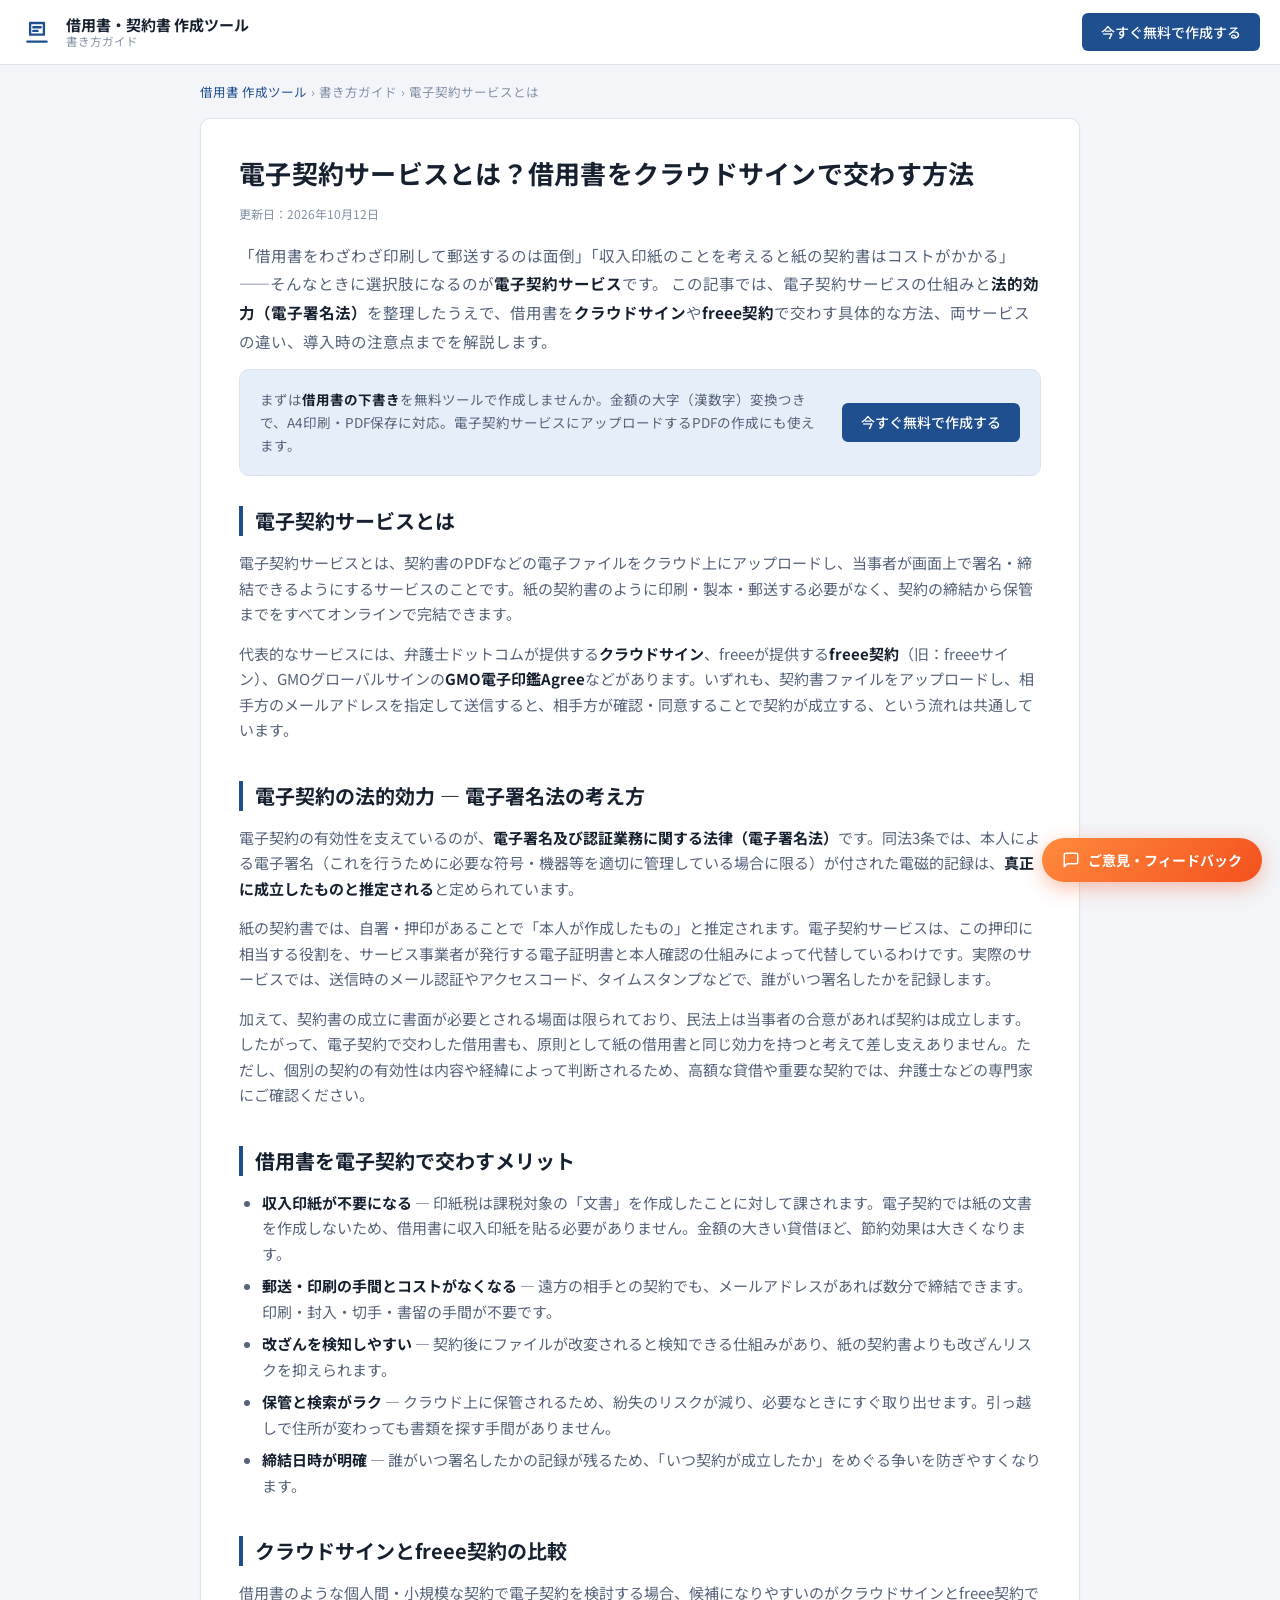
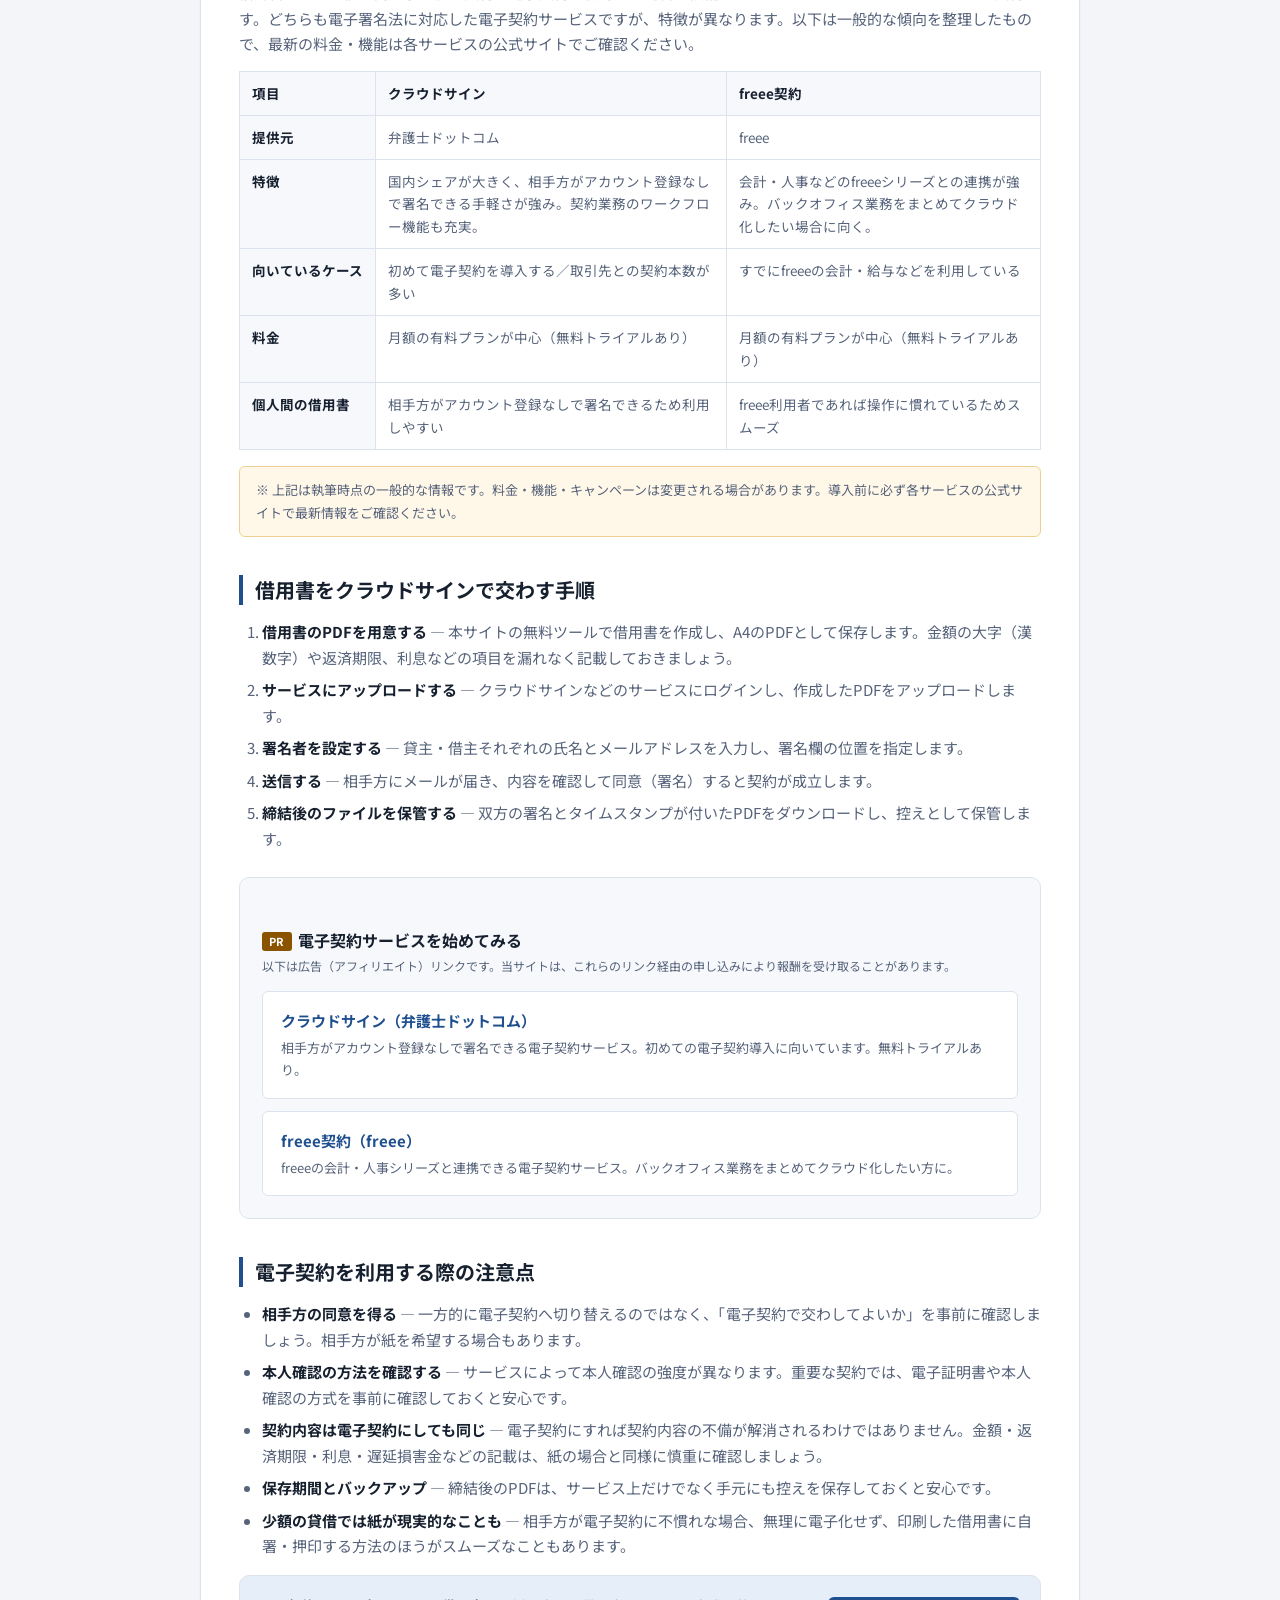
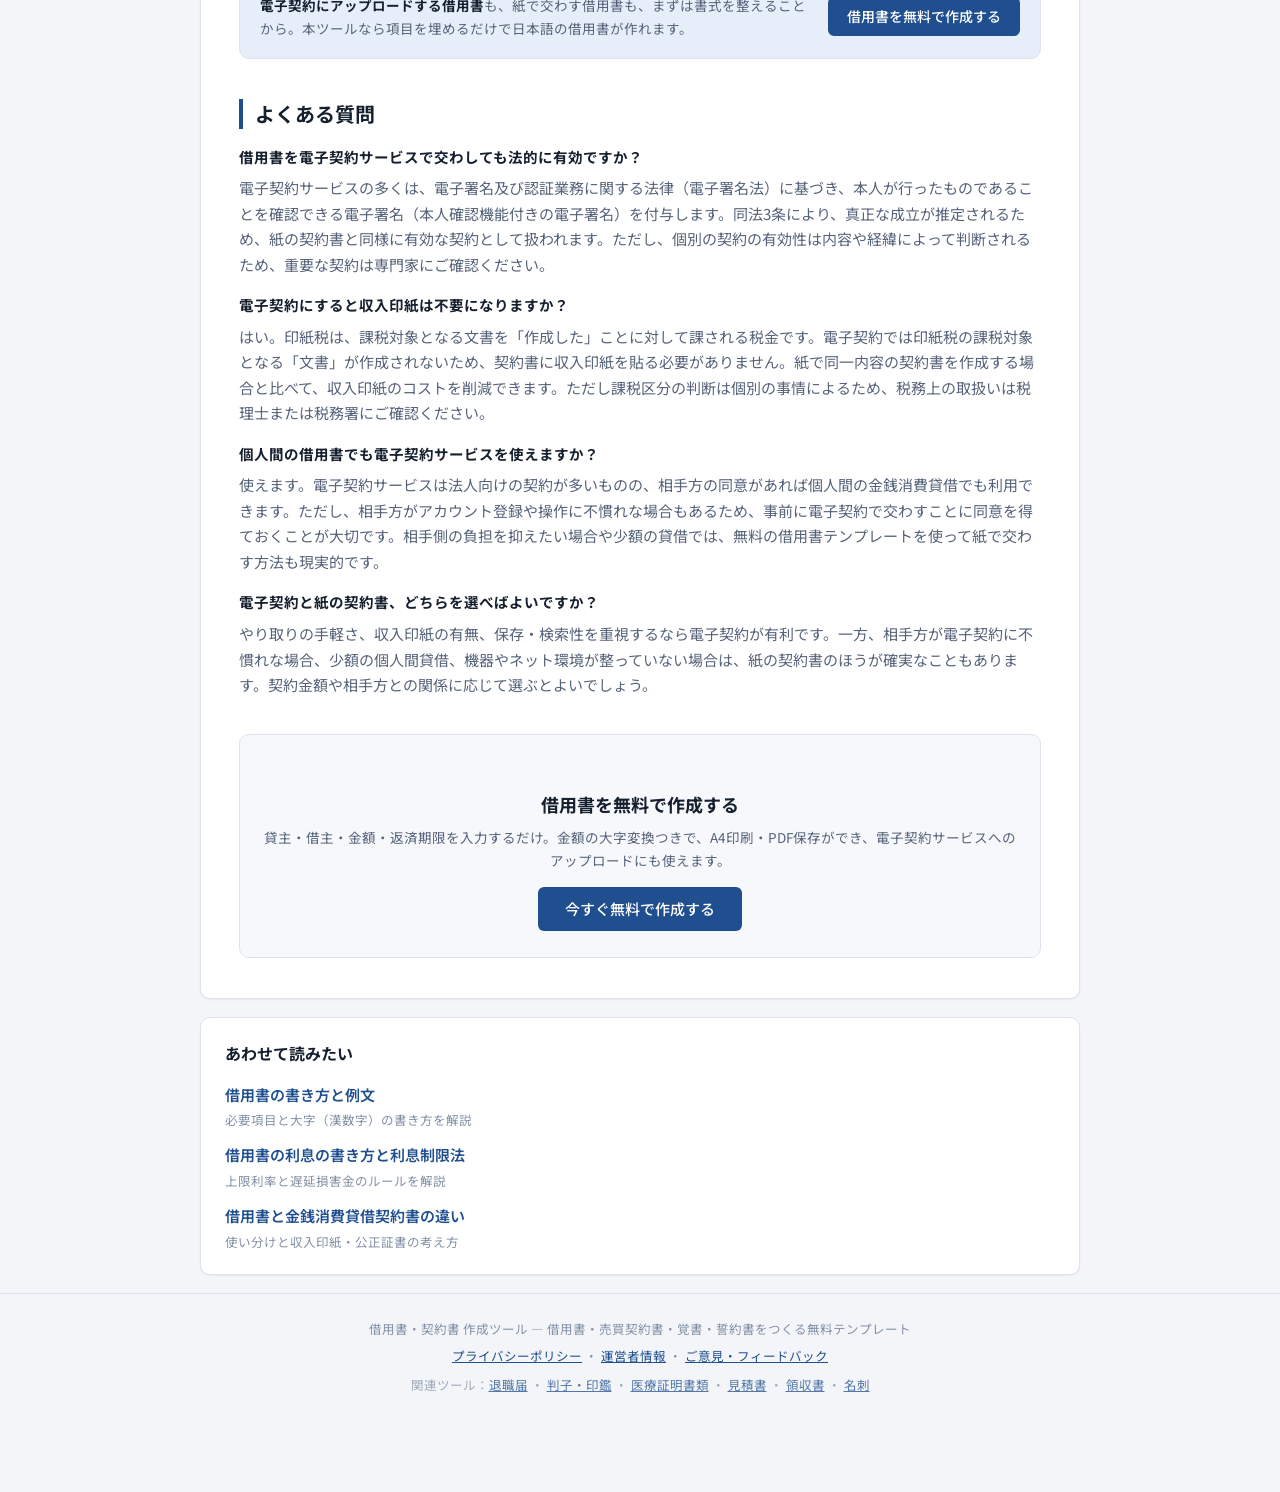
==== denshi-keiyaku.html @ 69200690 "PM迭代：补隐私政策/运营者信息/SEO教程页+联盟区块+跨站CTA按钮配色修复" ====
<!DOCTYPE html>
<html lang="ja">
<head>
<meta charset="UTF-8">
<meta name="viewport" content="width=device-width, initial-scale=1">
<title>電子契約サービスとは？借用書をクラウドサインで交わす方法</title>
<meta name="description" content="電子契約サービスの仕組みと法的効力（電子署名法）を解説し、借用書をクラウドサインやfreee契約で交わす方法を紹介します。収入印紙が不要になる理由、郵送との違い、クラウドサインとfreee契約の比較、導入の手順と注意点までまとめました。">
<meta name="keywords" content="電子契約 とは,クラウドサイン 借用書,電子契約サービス 比較,freee契約,電子署名法">
<meta name="robots" content="index, follow">
<link rel="canonical" href="https://www.reveriel.com/shakuyo-contract/denshi-keiyaku.html">
<meta property="og:type" content="article">
<meta property="og:title" content="電子契約サービスとは？借用書をクラウドサインで交わす方法">
<meta property="og:description" content="電子契約の仕組みと法的効力、クラウドサイン・freee契約の比較、借用書を電子契約で交わす手順を解説します。">
<meta property="og:locale" content="ja_JP">
<meta property="og:url" content="https://www.reveriel.com/shakuyo-contract/denshi-keiyaku.html">
<meta property="og:image" content="https://www.reveriel.com/shakuyo-contract/og-image.png">
<meta name="twitter:card" content="summary_large_image">
<meta name="twitter:image" content="https://www.reveriel.com/shakuyo-contract/og-image.png">
<link rel="icon" href="data:image/svg+xml,%3Csvg xmlns='http://www.w3.org/2000/svg' viewBox='0 0 32 32'%3E%3Crect width='32' height='32' rx='7' fill='%231f4f8f'/%3E%3Cpath d='M8 23h16M10 8h12v11H10z' stroke='%23ffffff' stroke-width='2.4' fill='none' stroke-linecap='round'/%3E%3C/svg%3E">
<link rel="preconnect" href="https://fonts.googleapis.com">
<link rel="preconnect" href="https://fonts.gstatic.com" crossorigin>
<link href="https://fonts.googleapis.com/css2?family=Noto+Sans+JP:wght@400;500;700&family=Noto+Serif+JP:wght@400;600;700&family=Noto+Sans+SC:wght@400;500;700&display=swap" rel="stylesheet">
<link rel="stylesheet" href="style.css">
<link rel="stylesheet" href="guide.css">
<!-- Cloudflare Web Analytics --><script type='module' src='https://static.cloudflareinsights.com/beacon.min.js' data-cf-beacon='{"token": "6fc01bf3ac5e457ba1bd16b91e5b653e"}'></script><!-- End Cloudflare Web Analytics -->
<script type="application/ld+json">
{
  "@context": "https://schema.org",
  "@graph": [
    {
      "@type": "Article",
      "headline": "電子契約サービスとは？借用書をクラウドサインで交わす方法",
      "description": "電子契約サービスの仕組みと法的効力（電子署名法）、クラウドサイン・freee契約の比較、借用書を電子契約で交わす手順と注意点を解説します。",
      "inLanguage": "ja",
      "datePublished": "2026-10-12",
      "dateModified": "2026-10-12",
      "author": { "@type": "Organization", "name": "Reveriel" },
      "publisher": { "@type": "Organization", "name": "Reveriel" },
      "mainEntityOfPage": { "@type": "WebPage", "@id": "https://www.reveriel.com/shakuyo-contract/denshi-keiyaku.html" },
      "image": "https://www.reveriel.com/shakuyo-contract/og-image.png"
    },
    {
      "@type": "FAQPage",
      "mainEntity": [
        {
          "@type": "Question",
          "name": "借用書を電子契約サービスで交わしても法的に有効ですか？",
          "acceptedAnswer": {
            "@type": "Answer",
            "text": "電子契約サービスの多くは、電子署名及び認証業務に関する法律（電子署名法）に基づき、本人が行ったものであることを確認できる電子署名（本人確認機能付きの電子署名）を付与します。同法3条により、真正な成立が推定されるため、紙の契約書と同様に有効な契約として扱われます。ただし、個別の契約の有効性は内容や経緯によって判断されるため、重要な契約は専門家にご確認ください。"
          }
        },
        {
          "@type": "Question",
          "name": "電子契約にすると収入印紙は不要になりますか？",
          "acceptedAnswer": {
            "@type": "Answer",
            "text": "はい。印紙税は、課税対象となる文書を「作成した」ことに対して課される税金です。電子契約では印紙税の課税対象となる「文書」が作成されないため、契約書に収入印紙を貼る必要がありません。紙で同一内容の契約書を作成する場合と比べて、収入印紙のコストを削減できます。ただし課税区分の判断は個別の事情によるため、税務上の取扱いは税理士または税務署にご確認ください。"
          }
        },
        {
          "@type": "Question",
          "name": "個人間の借用書でも電子契約サービスを使えますか？",
          "acceptedAnswer": {
            "@type": "Answer",
            "text": "使えます。電子契約サービスは法人向けの契約が多いものの、相手方の同意があれば個人間の金銭消費貸借でも利用できます。ただし、相手方がアカウント登録や操作に不慣れな場合もあるため、事前に電子契約で交わすことに同意を得ておくことが大切です。相手側の負担を抑えたい場合や少額の貸借では、無料の借用書テンプレートを使って紙で交わす方法も現実的です。"
          }
        },
        {
          "@type": "Question",
          "name": "電子契約と紙の契約書、どちらを選べばよいですか？",
          "acceptedAnswer": {
            "@type": "Answer",
            "text": "やり取りの手軽さ、収入印紙の有無、保存・検索性を重視するなら電子契約が有利です。一方、相手方が電子契約に不慣れな場合、少額の個人間貸借、機器やネット環境が整っていない場合は、紙の契約書のほうが確実なこともあります。契約金額や相手方との関係に応じて選ぶとよいでしょう。"
          }
        }
      ]
    }
  ]
}
</script>
</head>
<body>

<header class="site-header no-print">
  <div class="wrap header-inner">
    <a class="brand" href="https://www.reveriel.com/shakuyo-contract/" style="text-decoration:none;color:inherit;">
      <svg class="brand-mark" viewBox="0 0 32 32" fill="none" stroke="currentColor" stroke-width="2.2" stroke-linecap="round" stroke-linejoin="round" aria-hidden="true">
        <path d="M7 25h18"/><path d="M9.5 7.5h13v11h-13z"/><path d="M12.5 11.5h7M12.5 15h4"/>
      </svg>
      <div class="brand-text">
        <strong>借用書・契約書 作成ツール</strong>
        <span>書き方ガイド</span>
      </div>
    </a>
    <div class="header-actions">
      <a class="btn btn-primary" href="https://www.reveriel.com/shakuyo-contract/">今すぐ無料で作成する</a>
    </div>
  </div>
</header>

<main class="wrap">
  <div class="guide-col">

    <nav class="breadcrumb no-print" aria-label="パンくず">
      <ol>
        <li><a href="https://www.reveriel.com/shakuyo-contract/">借用書 作成ツール</a></li>
        <li>書き方ガイド</li>
        <li aria-current="page">電子契約サービスとは</li>
      </ol>
    </nav>

    <article class="guide">
      <h1>電子契約サービスとは？借用書をクラウドサインで交わす方法</h1>
      <p class="guide-meta">更新日：2026年10月12日</p>
      <p class="guide-lead">
        「借用書をわざわざ印刷して郵送するのは面倒」「収入印紙のことを考えると紙の契約書はコストがかかる」——そんなときに選択肢になるのが<strong>電子契約サービス</strong>です。
        この記事では、電子契約サービスの仕組みと<strong>法的効力（電子署名法）</strong>を整理したうえで、借用書を<strong>クラウドサイン</strong>や<strong>freee契約</strong>で交わす具体的な方法、両サービスの違い、導入時の注意点までを解説します。
      </p>

      <div class="guide-cta-box">
        <p>まずは<strong>借用書の下書き</strong>を無料ツールで作成しませんか。金額の大字（漢数字）変換つきで、A4印刷・PDF保存に対応。電子契約サービスにアップロードするPDFの作成にも使えます。</p>
        <a class="btn btn-primary" href="https://www.reveriel.com/shakuyo-contract/">今すぐ無料で作成する</a>
      </div>

      <h2>電子契約サービスとは</h2>
      <p>
        電子契約サービスとは、契約書のPDFなどの電子ファイルをクラウド上にアップロードし、当事者が画面上で署名・締結できるようにするサービスのことです。紙の契約書のように印刷・製本・郵送する必要がなく、契約の締結から保管までをすべてオンラインで完結できます。
      </p>
      <p>
        代表的なサービスには、弁護士ドットコムが提供する<strong>クラウドサイン</strong>、freeeが提供する<strong>freee契約</strong>（旧：freeeサイン）、GMOグローバルサインの<strong>GMO電子印鑑Agree</strong>などがあります。いずれも、契約書ファイルをアップロードし、相手方のメールアドレスを指定して送信すると、相手方が確認・同意することで契約が成立する、という流れは共通しています。
      </p>

      <h2>電子契約の法的効力 — 電子署名法の考え方</h2>
      <p>
        電子契約の有効性を支えているのが、<strong>電子署名及び認証業務に関する法律（電子署名法）</strong>です。同法3条では、本人による電子署名（これを行うために必要な符号・機器等を適切に管理している場合に限る）が付された電磁的記録は、<strong>真正に成立したものと推定される</strong>と定められています。
      </p>
      <p>
        紙の契約書では、自署・押印があることで「本人が作成したもの」と推定されます。電子契約サービスは、この押印に相当する役割を、サービス事業者が発行する電子証明書と本人確認の仕組みによって代替しているわけです。実際のサービスでは、送信時のメール認証やアクセスコード、タイムスタンプなどで、誰がいつ署名したかを記録します。
      </p>
      <p>
        加えて、契約書の成立に書面が必要とされる場面は限られており、民法上は当事者の合意があれば契約は成立します。したがって、電子契約で交わした借用書も、原則として紙の借用書と同じ効力を持つと考えて差し支えありません。ただし、個別の契約の有効性は内容や経緯によって判断されるため、高額な貸借や重要な契約では、弁護士などの専門家にご確認ください。
      </p>

      <h2>借用書を電子契約で交わすメリット</h2>
      <ul>
        <li><strong>収入印紙が不要になる</strong> — 印紙税は課税対象の「文書」を作成したことに対して課されます。電子契約では紙の文書を作成しないため、借用書に収入印紙を貼る必要がありません。金額の大きい貸借ほど、節約効果は大きくなります。</li>
        <li><strong>郵送・印刷の手間とコストがなくなる</strong> — 遠方の相手との契約でも、メールアドレスがあれば数分で締結できます。印刷・封入・切手・書留の手間が不要です。</li>
        <li><strong>改ざんを検知しやすい</strong> — 契約後にファイルが改変されると検知できる仕組みがあり、紙の契約書よりも改ざんリスクを抑えられます。</li>
        <li><strong>保管と検索がラク</strong> — クラウド上に保管されるため、紛失のリスクが減り、必要なときにすぐ取り出せます。引っ越しで住所が変わっても書類を探す手間がありません。</li>
        <li><strong>締結日時が明確</strong> — 誰がいつ署名したかの記録が残るため、「いつ契約が成立したか」をめぐる争いを防ぎやすくなります。</li>
      </ul>

      <h2>クラウドサインとfreee契約の比較</h2>
      <p>
        借用書のような個人間・小規模な契約で電子契約を検討する場合、候補になりやすいのがクラウドサインとfreee契約です。どちらも電子署名法に対応した電子契約サービスですが、特徴が異なります。以下は一般的な傾向を整理したもので、最新の料金・機能は各サービスの公式サイトでご確認ください。
      </p>
      <table class="guide-table">
        <thead>
          <tr><th>項目</th><th>クラウドサイン</th><th>freee契約</th></tr>
        </thead>
        <tbody>
          <tr>
            <th>提供元</th>
            <td>弁護士ドットコム</td>
            <td>freee</td>
          </tr>
          <tr>
            <th>特徴</th>
            <td>国内シェアが大きく、相手方がアカウント登録なしで署名できる手軽さが強み。契約業務のワークフロー機能も充実。</td>
            <td>会計・人事などのfreeeシリーズとの連携が強み。バックオフィス業務をまとめてクラウド化したい場合に向く。</td>
          </tr>
          <tr>
            <th>向いているケース</th>
            <td>初めて電子契約を導入する／取引先との契約本数が多い</td>
            <td>すでにfreeeの会計・給与などを利用している</td>
          </tr>
          <tr>
            <th>料金</th>
            <td>月額の有料プランが中心（無料トライアルあり）</td>
            <td>月額の有料プランが中心（無料トライアルあり）</td>
          </tr>
          <tr>
            <th>個人間の借用書</th>
            <td>相手方がアカウント登録なしで署名できるため利用しやすい</td>
            <td>freee利用者であれば操作に慣れているためスムーズ</td>
          </tr>
        </tbody>
      </table>
      <p class="guide-note">
        ※ 上記は執筆時点の一般的な情報です。料金・機能・キャンペーンは変更される場合があります。導入前に必ず各サービスの公式サイトで最新情報をご確認ください。
      </p>

      <h2>借用書をクラウドサインで交わす手順</h2>
      <ol>
        <li><strong>借用書のPDFを用意する</strong> — 本サイトの無料ツールで借用書を作成し、A4のPDFとして保存します。金額の大字（漢数字）や返済期限、利息などの項目を漏れなく記載しておきましょう。</li>
        <li><strong>サービスにアップロードする</strong> — クラウドサインなどのサービスにログインし、作成したPDFをアップロードします。</li>
        <li><strong>署名者を設定する</strong> — 貸主・借主それぞれの氏名とメールアドレスを入力し、署名欄の位置を指定します。</li>
        <li><strong>送信する</strong> — 相手方にメールが届き、内容を確認して同意（署名）すると契約が成立します。</li>
        <li><strong>締結後のファイルを保管する</strong> — 双方の署名とタイムスタンプが付いたPDFをダウンロードし、控えとして保管します。</li>
      </ol>

      <!-- 【PR】アフィリエイト枠（A8等の提携リンクは下記 href を差し替えて公開してください） -->
      <aside class="pr-block" aria-label="電子契約サービスの紹介">
        <h2 class="pr-block-title"><span class="pr-badge">PR</span>電子契約サービスを始めてみる</h2>
        <p class="pr-block-note">以下は広告（アフィリエイト）リンクです。当サイトは、これらのリンク経由の申し込みにより報酬を受け取ることがあります。</p>

        <a class="pr-card" href="https://px.a8.net/svt/ejp?a8mat=PLACEHOLDER-CLOUDSIGN" target="_blank" rel="nofollow sponsored noopener">
          <span class="pr-card-name">クラウドサイン（弁護士ドットコム）</span>
          <span class="pr-card-desc">相手方がアカウント登録なしで署名できる電子契約サービス。初めての電子契約導入に向いています。無料トライアルあり。</span>
        </a>

        <a class="pr-card" href="https://px.a8.net/svt/ejp?a8mat=PLACEHOLDER-FREEE" target="_blank" rel="nofollow sponsored noopener">
          <span class="pr-card-name">freee契約（freee）</span>
          <span class="pr-card-desc">freeeの会計・人事シリーズと連携できる電子契約サービス。バックオフィス業務をまとめてクラウド化したい方に。</span>
        </a>
      </aside>

      <h2>電子契約を利用する際の注意点</h2>
      <ul>
        <li><strong>相手方の同意を得る</strong> — 一方的に電子契約へ切り替えるのではなく、「電子契約で交わしてよいか」を事前に確認しましょう。相手方が紙を希望する場合もあります。</li>
        <li><strong>本人確認の方法を確認する</strong> — サービスによって本人確認の強度が異なります。重要な契約では、電子証明書や本人確認の方式を事前に確認しておくと安心です。</li>
        <li><strong>契約内容は電子契約にしても同じ</strong> — 電子契約にすれば契約内容の不備が解消されるわけではありません。金額・返済期限・利息・遅延損害金などの記載は、紙の場合と同様に慎重に確認しましょう。</li>
        <li><strong>保存期間とバックアップ</strong> — 締結後のPDFは、サービス上だけでなく手元にも控えを保存しておくと安心です。</li>
        <li><strong>少額の貸借では紙が現実的なことも</strong> — 相手方が電子契約に不慣れな場合、無理に電子化せず、印刷した借用書に自署・押印する方法のほうがスムーズなこともあります。</li>
      </ul>

      <div class="guide-cta-box">
        <p><strong>電子契約にアップロードする借用書</strong>も、紙で交わす借用書も、まずは書式を整えることから。本ツールなら項目を埋めるだけで日本語の借用書が作れます。</p>
        <a class="btn btn-primary" href="https://www.reveriel.com/shakuyo-contract/">借用書を無料で作成する</a>
      </div>

      <section class="guide-faq" aria-labelledby="faqTitle">
        <h2 id="faqTitle">よくある質問</h2>
        <dl>
          <dt>借用書を電子契約サービスで交わしても法的に有効ですか？</dt>
          <dd>電子契約サービスの多くは、電子署名及び認証業務に関する法律（電子署名法）に基づき、本人が行ったものであることを確認できる電子署名（本人確認機能付きの電子署名）を付与します。同法3条により、真正な成立が推定されるため、紙の契約書と同様に有効な契約として扱われます。ただし、個別の契約の有効性は内容や経緯によって判断されるため、重要な契約は専門家にご確認ください。</dd>

          <dt>電子契約にすると収入印紙は不要になりますか？</dt>
          <dd>はい。印紙税は、課税対象となる文書を「作成した」ことに対して課される税金です。電子契約では印紙税の課税対象となる「文書」が作成されないため、契約書に収入印紙を貼る必要がありません。紙で同一内容の契約書を作成する場合と比べて、収入印紙のコストを削減できます。ただし課税区分の判断は個別の事情によるため、税務上の取扱いは税理士または税務署にご確認ください。</dd>

          <dt>個人間の借用書でも電子契約サービスを使えますか？</dt>
          <dd>使えます。電子契約サービスは法人向けの契約が多いものの、相手方の同意があれば個人間の金銭消費貸借でも利用できます。ただし、相手方がアカウント登録や操作に不慣れな場合もあるため、事前に電子契約で交わすことに同意を得ておくことが大切です。相手側の負担を抑えたい場合や少額の貸借では、無料の借用書テンプレートを使って紙で交わす方法も現実的です。</dd>

          <dt>電子契約と紙の契約書、どちらを選べばよいですか？</dt>
          <dd>やり取りの手軽さ、収入印紙の有無、保存・検索性を重視するなら電子契約が有利です。一方、相手方が電子契約に不慣れな場合、少額の個人間貸借、機器やネット環境が整っていない場合は、紙の契約書のほうが確実なこともあります。契約金額や相手方との関係に応じて選ぶとよいでしょう。</dd>
        </dl>
      </section>

      <div class="guide-cta-foot">
        <h2>借用書を無料で作成する</h2>
        <p>貸主・借主・金額・返済期限を入力するだけ。金額の大字変換つきで、A4印刷・PDF保存ができ、電子契約サービスへのアップロードにも使えます。</p>
        <a class="btn btn-primary" href="https://www.reveriel.com/shakuyo-contract/">今すぐ無料で作成する</a>
      </div>
    </article>

    <section class="guide-related no-print" aria-labelledby="relTitle">
      <h2 id="relTitle">あわせて読みたい</h2>
      <ul>
        <li><a href="kakikata.html">借用書の書き方と例文<span class="rel-desc">必要項目と大字（漢数字）の書き方を解説</span></a></li>
        <li><a href="risoku.html">借用書の利息の書き方と利息制限法<span class="rel-desc">上限利率と遅延損害金のルールを解説</span></a></li>
        <li><a href="kinsen-shohitai.html">借用書と金銭消費貸借契約書の違い<span class="rel-desc">使い分けと収入印紙・公正証書の考え方</span></a></li>
      </ul>
    </section>

  </div>
</main>

<footer class="site-footer no-print">
  <div class="wrap">
    <p>借用書・契約書 作成ツール — 借用書・売買契約書・覚書・誓約書をつくる無料テンプレート</p>
    <p><a href="privacy.html">プライバシーポリシー</a> ・ <a href="company.html">運営者情報</a> ・ <a href="https://docs.google.com/forms/d/e/1FAIpQLSfHGUfgAlViT3TFiVtJi_EpJ4ioUpd9oGyaJ7rehEV-gBH_PA/viewform?usp=pp_url&amp;entry.1745177199=%E5%80%9F%E7%94%A8%E6%9B%B8" target="_blank" rel="noopener">ご意見・フィードバック</a></p>
    <p style="margin-top:8px;font-size:12.5px;opacity:.75;">関連ツール：<a href="https://www.reveriel.com/taishoku-form/">退職届</a> ・ <a href="https://www.reveriel.com/hanko-generator/">判子・印鑑</a> ・ <a href="https://www.reveriel.com/iryo-shomei-pdf/">医療証明書類</a> ・ <a href="https://www.reveriel.com/mitsumori-pdf/">見積書</a> ・ <a href="https://www.reveriel.com/ryoshusho-pdf/">領収書</a> ・ <a href="https://www.reveriel.com/meishi-generator/">名刺</a></p>
  </div>
</footer>

<!-- フィードバックFAB（右下固定） -->
<a href="https://docs.google.com/forms/d/e/1FAIpQLSfHGUfgAlViT3TFiVtJi_EpJ4ioUpd9oGyaJ7rehEV-gBH_PA/viewform?usp=pp_url&amp;entry.1745177199=%E5%80%9F%E7%94%A8%E6%9B%B8" target="_blank" rel="noopener" class="feedback-fab" aria-label="ご意見・フィードバックを送る">
  <svg viewBox="0 0 24 24" fill="none" stroke="currentColor" stroke-width="2" stroke-linecap="round" stroke-linejoin="round" aria-hidden="true"><path d="M21 15a2 2 0 0 1-2 2H7l-4 4V5a2 2 0 0 1 2-2h14a2 2 0 0 1 2 2z"/></svg>
  <span>ご意見・フィードバック</span>
</a>
</body>
</html>
---- style.css ----
/* =========================================================
   借用書・契約書 作成ツール — style.css
   純粋なフロントエンドのみ。外部通信は行いません。
   ========================================================= */

:root {
  --c-bg:            #f3f5f9;
  --c-surface:       #ffffff;
  --c-surface-2:     #f6f8fc;
  --c-border:        #dde3ed;
  --c-border-strong: #c2ccdb;
  --c-text:          #16202f;
  --c-text-muted:    #56637a;
  --c-text-faint:    #8391a6;
  --c-accent:        #1f4f8f;
  --c-accent-soft:   #e6eefa;
  --c-accent-hover:  #173d70;
  --c-danger:        #b42318;
  --c-danger-soft:   #fef3f2;
  --c-warn:          #8a5300;
  --c-warn-soft:     #fff7e8;
  --c-warn-border:   #f0cf94;
  --c-success:       #067647;
  --c-focus:         #2f6fc4;

  --paper-bg:        #ffffff;
  --paper-ink:       #101828;
  --paper-line:      #d3dae0;
  --paper-line-soft: #e8ecf0;
  --paper-accent:    #1f4f8f;

  --radius:    10px;
  --radius-sm: 6px;
  --shadow-sm: 0 1px 2px rgba(16, 24, 40, .06);
  --shadow-lg: 0 4px 24px rgba(16, 24, 40, .10);

  --font: "Noto Sans JP", "Noto Sans SC", -apple-system, BlinkMacSystemFont,
          "Hiragino Kaku Gothic ProN", "Hiragino Sans", "Yu Gothic", Meiryo, sans-serif;
  --font-doc: "Noto Serif JP", "Hiragino Mincho ProN", "Yu Mincho", "Noto Sans JP", serif;
  --font-num: "Noto Sans JP", ui-monospace, "SF Mono", Menlo, Consolas, monospace;
}

@media (prefers-color-scheme: dark) {
  :root {
    --c-bg:            #0f1319;
    --c-surface:       #171d26;
    --c-surface-2:     #1d242f;
    --c-border:        #2a323f;
    --c-border-strong: #3d4757;
    --c-text:          #e7ecf3;
    --c-text-muted:    #a0aabd;
    --c-text-faint:    #7c8798;
    --c-accent:        #6fa3e8;
    --c-accent-soft:   #16273e;
    --c-accent-hover:  #8fbcf5;
    --c-danger:        #f4746a;
    --c-danger-soft:   #33191a;
    --c-warn:          #f0c07a;
    --c-warn-soft:     #2e2614;
    --c-warn-border:   #5c4a24;
    --c-success:       #4ec98b;
    --shadow-sm: 0 1px 2px rgba(0, 0, 0, .4);
    --shadow-lg: 0 4px 24px rgba(0, 0, 0, .5);
  }
}

* { box-sizing: border-box; }

/* `hidden` 属性を確実に効かせる */
[hidden] { display: none !important; }

html { -webkit-text-size-adjust: 100%; }

body {
  margin: 0;
  background: var(--c-bg);
  color: var(--c-text);
  font-family: var(--font);
  font-size: 15px;
  line-height: 1.7;
}

.wrap {
  width: 100%;
  max-width: 1440px;
  margin-inline: auto;
  padding-inline: 20px;
}

.ic { width: 1.1em; height: 1.1em; flex: none; }

/* ---------------- ヘッダー ---------------- */

.site-header {
  position: sticky;
  top: 0;
  z-index: 30;
  background: var(--c-surface);
  border-bottom: 1px solid var(--c-border);
  backdrop-filter: saturate(180%) blur(8px);
}

.header-inner {
  display: flex;
  align-items: center;
  justify-content: space-between;
  gap: 16px;
  min-height: 64px;
  flex-wrap: wrap;
  padding-block: 10px;
}

.brand { display: flex; align-items: center; gap: 12px; min-width: 0; }

.brand-mark { width: 34px; height: 34px; flex: none; color: var(--c-accent); }

.brand-text { display: flex; flex-direction: column; line-height: 1.3; min-width: 0; }
.brand-text strong { font-size: 15px; font-weight: 700; }
.brand-text span { font-size: 11.5px; color: var(--c-text-faint); }

.header-actions { display: flex; align-items: center; gap: 8px; flex-wrap: wrap; }

/* ---------------- ボタン ---------------- */

.btn {
  display: inline-flex;
  align-items: center;
  justify-content: center;
  gap: 7px;
  padding: 10px 18px;
  font-family: inherit;
  font-size: 14px;
  font-weight: 500;
  line-height: 1.2;
  border: 1px solid transparent;
  border-radius: var(--radius-sm);
  cursor: pointer;
  text-decoration: none;
  transition: background-color .15s, border-color .15s, color .15s;
  white-space: nowrap;
}

.btn:focus-visible { outline: 2px solid var(--c-focus); outline-offset: 2px; }

.btn-primary { background: var(--c-accent); color: #fff; }
.btn-primary:hover { background: var(--c-accent-hover); }
@media (prefers-color-scheme: dark) { .btn-primary { color: #0a1220; } }

.btn-ghost {
  background: transparent;
  color: var(--c-text-muted);
  border-color: var(--c-border);
}
.btn-ghost:hover { background: var(--c-surface-2); color: var(--c-text); }

.btn-sm { padding: 7px 12px; font-size: 12.5px; }

/* ---------------- レイアウト ---------------- */

.layout {
  display: grid;
  grid-template-columns: minmax(360px, 1fr) minmax(0, 1.35fr);
  gap: 26px;
  align-items: start;
  padding-block: 26px 40px;
}

@media (max-width: 1080px) {
  .layout { grid-template-columns: minmax(0, 1fr); gap: 20px; }
}

.pane { min-width: 0; }

.form-pane { display: flex; flex-direction: column; gap: 13px; }

.pane-head h2 { margin: 0 0 4px; font-size: 17px; font-weight: 700; }
.pane-head .hint { margin: 0; font-size: 13px; color: var(--c-text-muted); }

/* ---------------- 書式タブ ---------------- */

.tpl-tabs {
  display: flex;
  flex-wrap: wrap;
  gap: 7px;
  padding: 5px;
  background: var(--c-surface-2);
  border: 1px solid var(--c-border);
  border-radius: var(--radius);
}

.tpl-tab {
  flex: 1 1 auto;
  min-width: 0;
  padding: 9px 11px;
  font-family: inherit;
  font-size: 12.5px;
  font-weight: 600;
  line-height: 1.3;
  color: var(--c-text-muted);
  background: transparent;
  border: 1px solid transparent;
  border-radius: var(--radius-sm);
  cursor: pointer;
  text-align: center;
  transition: background-color .15s, color .15s, border-color .15s;
}

.tpl-tab:hover { color: var(--c-text); background: var(--c-surface); }
.tpl-tab:focus-visible { outline: 2px solid var(--c-focus); outline-offset: 1px; }

.tpl-tab[aria-selected="true"] {
  color: #fff;
  background: var(--c-accent);
  border-color: var(--c-accent);
  box-shadow: var(--shadow-sm);
}
@media (prefers-color-scheme: dark) {
  .tpl-tab[aria-selected="true"] { color: #0a1220; }
}

.tpl-tab small { display: block; font-size: 10.5px; font-weight: 500; opacity: .78; }

.toolbar { display: flex; gap: 8px; flex-wrap: wrap; }

/* ---------------- フォーム ---------------- */

.doc-form {
  display: flex;
  flex-direction: column;
  gap: 14px;
}

.fieldset {
  margin: 0;
  padding: 15px 16px 17px;
  background: var(--c-surface);
  border: 1px solid var(--c-border);
  border-radius: var(--radius);
  box-shadow: var(--shadow-sm);
}

.fieldset > legend {
  padding: 0 6px;
  font-size: 13px;
  font-weight: 700;
  color: var(--c-accent);
  letter-spacing: .02em;
}

.grid {
  display: grid;
  grid-template-columns: repeat(2, minmax(0, 1fr));
  gap: 12px 14px;
  margin-top: 10px;
}

.grid .full { grid-column: 1 / -1; }

@media (max-width: 460px) {
  .grid { grid-template-columns: minmax(0, 1fr); }
}

.fld { display: flex; flex-direction: column; gap: 5px; min-width: 0; }

.fld label {
  font-size: 12.5px;
  font-weight: 600;
  color: var(--c-text-muted);
  display: flex;
  align-items: center;
  gap: 6px;
  flex-wrap: wrap;
}

.opt-tag {
  font-size: 10px;
  font-weight: 600;
  color: var(--c-text-faint);
  background: var(--c-surface-2);
  border: 1px solid var(--c-border);
  border-radius: 999px;
  padding: 1px 6px;
}

.fld input[type="text"],
.fld input[type="date"],
.fld input[type="number"],
.fld textarea,
.fld select {
  width: 100%;
  min-width: 0;
  padding: 9px 11px;
  font-family: inherit;
  font-size: 14px;
  line-height: 1.4;
  color: var(--c-text);
  background: var(--c-surface);
  border: 1px solid var(--c-border-strong);
  border-radius: var(--radius-sm);
  transition: border-color .15s, box-shadow .15s;
}

.fld textarea { min-height: 92px; resize: vertical; line-height: 1.75; }

.fld input:focus,
.fld textarea:focus,
.fld select:focus {
  outline: none;
  border-color: var(--c-focus);
  box-shadow: 0 0 0 3px rgba(47, 111, 196, .16);
}

.fld .sub { font-size: 11.5px; color: var(--c-text-faint); line-height: 1.5; }

.fld-check { flex-direction: row; align-items: center; gap: 8px; }
.fld-check input[type="checkbox"] { width: 17px; height: 17px; flex: none; accent-color: var(--c-accent); }
.fld-check label { font-size: 13px; color: var(--c-text); font-weight: 500; }

/* 金額の大字プレビュー（フォーム内） */
.daji-box {
  display: flex;
  flex-direction: column;
  gap: 2px;
  padding: 9px 11px;
  background: var(--c-accent-soft);
  border: 1px solid var(--c-border);
  border-radius: var(--radius-sm);
}
.daji-box .daji-label { font-size: 10.5px; font-weight: 600; color: var(--c-text-muted); }
.daji-box .daji-value { font-size: 14px; font-weight: 700; word-break: break-all; }

/* 利息の上限ヒント */
.rate-hint {
  margin-top: 9px;
  padding: 9px 11px;
  font-size: 12px;
  line-height: 1.6;
  border-radius: var(--radius-sm);
  border: 1px solid var(--c-border);
  background: var(--c-surface-2);
  color: var(--c-text-muted);
}
.rate-hint.warn {
  background: var(--c-warn-soft);
  border-color: var(--c-warn-border);
  color: var(--c-warn);
  font-weight: 600;
}
.rate-hint.ok { background: var(--c-accent-soft); border-color: var(--c-border); color: var(--c-text); }

/* ---------------- 注意書き ---------------- */

.legal-note,
.privacy-note {
  display: flex;
  align-items: flex-start;
  gap: 9px;
  padding: 12px 14px;
  margin: 0;
  font-size: 12px;
  line-height: 1.65;
  border-radius: var(--radius);
}

.legal-note {
  background: var(--c-danger-soft);
  border: 1px solid #f3c9c5;
  color: var(--c-danger);
}
@media (prefers-color-scheme: dark) {
  .legal-note { border-color: #5b2b2b; }
}
.legal-note .ic { margin-top: 2px; }

.privacy-note {
  background: var(--c-surface-2);
  border: 1px solid var(--c-border);
  color: var(--c-text-muted);
}

/* ---------------- プレビュー ---------------- */

.preview-pane { display: flex; flex-direction: column; gap: 14px; }

.preview-bar {
  display: flex;
  align-items: center;
  justify-content: space-between;
  gap: 12px;
  flex-wrap: wrap;
}

.preview-bar h2 { margin: 0; font-size: 15px; font-weight: 700; }

.preview-bar-actions { display: flex; align-items: center; gap: 8px; flex-wrap: wrap; }

.badge {
  font-size: 11px;
  font-weight: 700;
  color: var(--c-warn);
  background: var(--c-warn-soft);
  border: 1px solid var(--c-warn-border);
  border-radius: 999px;
  padding: 3px 10px;
  white-space: nowrap;
}

.paper-wrap { display: flex; flex-direction: column; gap: 18px; overflow-x: auto; }

.paper {
  position: relative;
  width: 100%;
  max-width: 210mm;
  min-height: 297mm;
  margin-inline: auto;
  padding: 16mm 17mm;
  background: var(--paper-bg);
  color: var(--paper-ink);
  border: 1px solid var(--c-border);
  border-radius: 4px;
  box-shadow: var(--shadow-lg);
  font-family: var(--font-doc);
  font-size: 13px;
  line-height: 1.85;
  overflow: hidden;
}

/* ---------------- 文書本体 ---------------- */

.doc-title {
  margin: 0 0 10px;
  font-size: 22px;
  font-weight: 700;
  letter-spacing: .3em;
  text-indent: .3em;
  text-align: center;
}

.doc-subtitle {
  margin: -4px 0 16px;
  text-align: center;
  font-size: 12px;
  color: #4b5563;
  letter-spacing: .06em;
}

.doc-amount {
  margin: 14px 0 0;
  font-size: 17px;
  font-weight: 700;
  text-align: center;
  letter-spacing: .04em;
  word-break: break-all;
}

.doc-amount-sub {
  margin: 2px 0 0;
  text-align: center;
  font-size: 12px;
  color: #4b5563;
}

.doc-lead { margin: 18px 0 0; text-indent: 1em; }

.doc-articles {
  margin: 14px 0 0;
  padding: 0;
  list-style: none;
  display: flex;
  flex-direction: column;
  gap: 8px;
}

.doc-articles li { display: flex; gap: 10px; }
.doc-articles .art-no { flex: none; font-weight: 700; white-space: nowrap; }
.doc-articles .art-body { flex: 1 1 auto; min-width: 0; }

.doc-items { margin: 12px 0 0; padding: 0 0 0 0; list-style: none; }
.doc-items li { display: flex; gap: 10px; margin-bottom: 5px; }
.doc-items .it-no { flex: none; font-weight: 700; }
.doc-items .it-body { flex: 1 1 auto; min-width: 0; }

.doc-list { margin: 12px 0 0; padding-left: 1.6em; }
.doc-list li { margin-bottom: 4px; }

.doc-note {
  margin: 14px 0 0;
  padding: 9px 12px;
  font-size: 11.5px;
  line-height: 1.6;
  border: 1px solid var(--paper-line);
  background: #f8fafc;
  border-radius: 4px;
  color: #374151;
}

.doc-close { margin: 20px 0 0; text-indent: 1em; }

.doc-date {
  margin: 18px 0 0;
  text-align: right;
  font-size: 13.5px;
  letter-spacing: .04em;
}

.doc-sign { margin: 14px 0 0; display: flex; flex-direction: column; gap: 12px; }

.sign-row { display: flex; gap: 10px; align-items: baseline; flex-wrap: wrap; }
.sign-role {
  flex: none;
  min-width: 4.5em;
  font-weight: 700;
  font-size: 12.5px;
  color: var(--paper-accent);
}
.sign-body { flex: 1 1 auto; min-width: 0; }
.sign-body .sign-name { font-size: 15px; font-weight: 600; letter-spacing: .05em; }
.sign-body .sign-line { display: block; font-size: 12px; color: #4b5563; }
.sign-seal {
  flex: none;
  display: inline-block;
  min-width: 2.4em;
  text-align: center;
  font-size: 11px;
  color: #9ca3af;
  border-bottom: 1px solid var(--paper-line);
}

.doc-ref {
  margin: 0 0 14px;
  font-size: 13px;
  letter-spacing: .06em;
}

.doc-rule {
  border: 0;
  border-top: 1px solid var(--paper-line);
  margin: 14px 0;
}

.ph { color: #9ca3af; }

.paper-footnote {
  margin-top: 22px;
  padding-top: 9px;
  border-top: 1px solid var(--paper-line-soft);
  font-family: var(--font);
  font-size: 10px;
  line-height: 1.6;
  color: #6b7280;
}

/* ---------------- 共有 ---------------- */

.share-block {
  padding: 15px 16px;
  background: var(--c-surface);
  border: 1px solid var(--c-border);
  border-radius: var(--radius);
  box-shadow: var(--shadow-sm);
}

.share-block-title {
  display: flex;
  align-items: center;
  gap: 7px;
  margin: 0 0 11px;
  font-size: 13px;
  font-weight: 700;
  color: var(--c-text-muted);
}

.share-row { display: flex; gap: 8px; flex-wrap: wrap; }

.share-btn { flex: 1 1 0; font-size: 13px; padding: 9px 10px; min-width: 0; }
.share-btn .share-logo { width: 16px; height: 16px; flex: none; }

.share-x { background: #0f1419; color: #fff; border-color: #0f1419; }
.share-x:hover { background: #2b3540; }
.share-line { background: #06c755; color: #fff; border-color: #06c755; }
.share-line:hover { background: #05b34c; }
.share-copy { background: transparent; color: var(--c-text-muted); border-color: var(--c-border); }
.share-copy:hover { background: var(--c-surface-2); color: var(--c-text); }

.share-url {
  margin: 10px 0 0;
  font-family: var(--font-num);
  font-size: 11.5px;
  color: var(--c-text-faint);
  word-break: break-all;
}

@media (max-width: 600px) {
  .share-btn { flex: 1 1 calc(50% - 4px); font-size: 12.5px; }
  .share-btn span { white-space: normal; }
}

/* ---------------- SEO セクション ---------------- */

.seo {
  padding-block: 8px 34px;
  font-size: 14px;
  line-height: 1.85;
  color: var(--c-text-muted);
}

.seo h2 { font-size: 20px; color: var(--c-text); margin: 0 0 12px; }
.seo h3 { font-size: 16px; color: var(--c-text); margin: 26px 0 8px; }
.seo p { margin: 0 0 12px; }
.seo ul { margin: 0 0 12px; padding-left: 1.4em; }
.seo li { margin-bottom: 6px; }
.seo strong { color: var(--c-text); }

.seo .faq { margin: 0; }
.seo .faq dt { font-weight: 700; color: var(--c-text); margin-top: 14px; }
.seo .faq dd { margin: 4px 0 0; }

.disclaimer {
  margin-top: 24px;
  padding: 13px 15px;
  font-size: 12.5px;
  line-height: 1.7;
  background: var(--c-surface-2);
  border: 1px solid var(--c-border);
  border-radius: var(--radius);
}

/* ---------------- フッター ---------------- */

.site-footer {
  padding: 24px 0 90px;
  text-align: center;
  font-size: 12.5px;
  color: var(--c-text-faint);
  border-top: 1px solid var(--c-border);
}

.site-footer p { margin: 0 0 6px; }
.site-footer a { color: var(--c-accent); }

/* ---------------- フィードバックFAB ---------------- */

.feedback-fab {
  position: fixed;
  right: 18px;
  bottom: 18px;
  z-index: 10000;
  display: inline-flex;
  align-items: center;
  gap: 8px;
  padding: 13px 20px;
  background: linear-gradient(135deg, #ff8a3d, #f4511e);
  color: #fff !important;
  border-radius: 999px;
  box-shadow: 0 6px 20px rgba(244, 81, 30, 0.35);
  font-size: 14px;
  font-weight: 700;
  line-height: 1;
  text-decoration: none !important;
  transition: transform 0.15s ease, box-shadow 0.15s ease;
}
.feedback-fab:hover {
  transform: translateY(-3px);
  box-shadow: 0 10px 28px rgba(244, 81, 30, 0.45);
  color: #fff !important;
}
.feedback-fab:focus-visible { outline: 3px solid rgba(244, 81, 30, 0.5); outline-offset: 2px; }
.feedback-fab svg { width: 18px; height: 18px; flex: none; }
@media (max-width: 600px) {
  .feedback-fab { right: 14px; bottom: 14px; padding: 11px 16px; font-size: 13px; }
  .feedback-fab svg { width: 16px; height: 16px; }
}

/* =========================================================
   印刷
   ========================================================= */

@page {
  size: A4 portrait;
  margin: 14mm 15mm;
}

@media print {
  :root { --c-bg: #fff; --c-surface: #fff; }

  html, body {
    background: #fff !important;
    color: #000;
    font-size: 11pt;
  }

  /* 印刷対象（プレビュー）を素直に流すためのリセット。
     注意: `.pane` はここに含めないこと（非表示指定を打ち消してしまう）。 */
  .wrap,
  .layout,
  .preview-pane,
  .preview-pane .paper-wrap {
    display: block !important;
    width: auto !important;
    max-width: none !important;
    margin: 0 !important;
    padding: 0 !important;
    gap: 0 !important;
    position: static !important;
    overflow: visible !important;
    box-shadow: none !important;
    border: 0 !important;
    background: transparent !important;
  }

  /* 印刷しない要素 */
  .no-print,
  .feedback-fab,
  .site-header,
  .form-pane,
  .seo,
  .site-footer,
  .preview-bar,
  .share-block {
    display: none !important;
  }

  .paper {
    width: 100% !important;
    max-width: none !important;
    min-height: 0 !important;
    margin: 0 !important;
    padding: 0 !important;
    border: 0 !important;
    border-radius: 0 !important;
    box-shadow: none !important;
    background: #fff !important;
    color: #000 !important;
    font-size: 11pt;
    line-height: 1.75;
    overflow: visible !important;
    break-inside: auto;
  }

  .sign-role { color: #000 !important; }
  .doc-note { background: #fff !important; border-color: #999 !important; }
  .paper-footnote { color: #000 !important; }
}
---- guide.css ----
/* =========================================================
   書き方ガイド（SEO 記事ページ）共通スタイル
   style.css の CSS 変数を継承し、ブランドの色味を保つ。
   ========================================================= */

.guide-col { max-width: 880px; margin-inline: auto; }

/* ---------------- パンくず ---------------- */
.breadcrumb {
  padding-block: 16px 0;
  font-size: 12.5px;
  color: var(--c-text-faint, #8592a8);
}
.breadcrumb ol { list-style: none; display: flex; flex-wrap: wrap; gap: 4px; margin: 0; padding: 0; }
.breadcrumb li { display: inline-flex; align-items: center; gap: 4px; }
.breadcrumb a { color: var(--c-accent, #1d4e89); text-decoration: none; }
.breadcrumb a:hover { text-decoration: underline; }
.breadcrumb li + li::before { content: "\203A"; color: var(--c-text-faint, #8592a8); }

/* ---------------- 記事本体 ---------------- */
.guide {
  background: var(--c-surface, #fff);
  border: 1px solid var(--c-border, #dde3ec);
  border-radius: var(--radius, 10px);
  box-shadow: var(--shadow-sm, 0 1px 2px rgba(0, 0, 0, .06));
  margin-block: 16px 8px;
  padding: 34px 38px 40px;
}
@media (max-width: 640px) { .guide { padding: 22px 18px 26px; } }

.guide h1 {
  margin: 0 0 12px;
  font-size: 26px;
  line-height: 1.5;
  letter-spacing: .01em;
  color: var(--c-text, #131a26);
}
.guide .guide-meta { margin: 0 0 16px; font-size: 12px; color: var(--c-text-faint, #8592a8); }
.guide-lead { margin: 0 0 8px; font-size: 15.5px; line-height: 1.85; color: var(--c-text-muted, #55617a); }
.guide h2 {
  margin: 38px 0 14px;
  padding-left: 12px;
  font-size: 20px;
  line-height: 1.5;
  border-left: 4px solid var(--c-accent, #1d4e89);
  color: var(--c-text, #131a26);
}
.guide h2:first-of-type { margin-top: 30px; }
.guide h3 { margin: 26px 0 10px; font-size: 16.5px; line-height: 1.5; color: var(--c-text, #131a26); }
.guide p { margin: 0 0 14px; color: var(--c-text-muted, #55617a); }
.guide strong { color: var(--c-text, #131a26); font-weight: 700; }
.guide ul, .guide ol { margin: 0 0 16px; padding-left: 1.5em; color: var(--c-text-muted, #55617a); }
.guide li { margin-bottom: 7px; }
.guide a:not(.btn) { color: var(--c-accent, #1d4e89); }
/* 記事内の CTA ボタン：.guide a の文字色が .btn-primary を上書きして
   白文字が背景に溶けて見えなくなるため、ボタンだけ色を明示的に戻す。 */
.guide a.btn { color: #fff; }
@media (prefers-color-scheme: dark) { .guide a.btn { color: #0a1220; } }
.guide a.btn-ghost { color: var(--c-text-muted, #55617a); }

.guide-example {
  margin: 0 0 16px;
  padding: 16px 18px;
  background: var(--c-surface-2, #f6f8fb);
  border: 1px solid var(--c-border, #dde3ec);
  border-radius: var(--radius-sm, 6px);
  font-family: "Noto Serif JP", "Hiragino Mincho ProN", "Yu Mincho", YuMincho, serif;
  font-size: 14px;
  line-height: 1.95;
  color: var(--c-text, #131a26);
  white-space: pre-wrap;
}
.guide-note {
  margin: 0 0 16px;
  padding: 12px 16px;
  background: var(--c-warn-soft, #fff7e8);
  border: 1px solid var(--c-warn-border, #f0cf94);
  border-radius: var(--radius-sm, 6px);
  font-size: 13px;
  line-height: 1.75;
  color: var(--c-warn, #8a5300);
}
.guide-table { width: 100%; margin: 0 0 16px; border-collapse: collapse; font-size: 13.5px; }
.guide-table th, .guide-table td {
  padding: 10px 12px;
  text-align: left;
  border: 1px solid var(--c-border, #dde3ec);
  color: var(--c-text-muted, #55617a);
  vertical-align: top;
}
.guide-table th { background: var(--c-surface-2, #f6f8fb); color: var(--c-text, #131a26); font-weight: 700; white-space: nowrap; }

/* ---------------- 上部 CTA ---------------- */
.guide-cta-box {
  display: flex;
  flex-wrap: wrap;
  align-items: center;
  justify-content: space-between;
  gap: 14px;
  margin: 4px 0 26px;
  padding: 18px 20px;
  background: var(--c-accent-soft, #e5eefb);
  border: 1px solid var(--c-border, #dde3ec);
  border-radius: var(--radius, 10px);
}
.guide-cta-box p { flex: 1 1 240px; margin: 0; font-size: 13.5px; line-height: 1.7; color: var(--c-text-muted, #55617a); }
.guide-cta-box strong { color: var(--c-text, #131a26); }
.guide-cta-box .btn { flex: none; }

/* ---------------- FAQ ---------------- */
.guide-faq { margin-top: 40px; }
.guide-faq dl { margin: 0; }
.guide-faq dt { margin-top: 16px; font-size: 14.5px; font-weight: 700; color: var(--c-text, #131a26); }
.guide-faq dd { margin: 6px 0 0; color: var(--c-text-muted, #55617a); }

/* ---------------- 下部 CTA ---------------- */
.guide-cta-foot {
  margin-top: 36px;
  padding: 26px 22px;
  text-align: center;
  background: var(--c-surface-2, #f6f8fb);
  border: 1px solid var(--c-border, #dde3ec);
  border-radius: var(--radius, 10px);
}
.guide-cta-foot h2 { margin: 0 0 8px; padding: 0; border: 0; font-size: 18px; }
.guide-cta-foot p { margin: 0 0 16px; font-size: 13.5px; }
.guide-cta-foot .btn { font-size: 15px; padding: 12px 26px; }

/* ---------------- 関連ガイド ---------------- */
.guide-related {
  background: var(--c-surface, #fff);
  border: 1px solid var(--c-border, #dde3ec);
  border-radius: var(--radius, 10px);
  box-shadow: var(--shadow-sm, 0 1px 2px rgba(0, 0, 0, .06));
  margin-block: 18px;
  padding: 22px 24px;
}
.guide-related h2 { margin: 0 0 14px; font-size: 16px; color: var(--c-text, #131a26); }
.guide-related ul { list-style: none; display: grid; gap: 12px; margin: 0; padding: 0; }
.guide-related a { color: var(--c-accent, #1d4e89); font-weight: 600; text-decoration: none; }
.guide-related a:hover { text-decoration: underline; }
.guide-related .rel-desc { display: block; margin-top: 2px; font-size: 12.5px; font-weight: 400; color: var(--c-text-faint, #8592a8); }

/* ---------------- 法務ページ（プライバシーポリシー／運営者情報） ---------------- */
.legal-page { padding-block: 26px 8px; }
.legal {
  max-width: 760px;
  margin-inline: auto;
  background: var(--c-surface, #fff);
  border: 1px solid var(--c-border, #dde3ec);
  border-radius: var(--radius, 10px);
  box-shadow: var(--shadow-sm, 0 1px 2px rgba(0, 0, 0, .06));
  padding: 34px 38px 40px;
}
@media (max-width: 640px) { .legal { padding: 22px 18px 26px; } }
.legal h1 { margin: 0 0 10px; font-size: 24px; line-height: 1.5; color: var(--c-text, #131a26); }
.legal .legal-meta { margin: 0 0 20px; font-size: 12px; color: var(--c-text-faint, #8592a8); }
.legal h2 {
  margin: 30px 0 12px;
  padding-left: 12px;
  font-size: 17px;
  line-height: 1.5;
  border-left: 4px solid var(--c-accent, #1d4e89);
  color: var(--c-text, #131a26);
}
.legal p { margin: 0 0 13px; color: var(--c-text-muted, #55617a); }
.legal ul, .legal ol { margin: 0 0 15px; padding-left: 1.5em; color: var(--c-text-muted, #55617a); }
.legal li { margin-bottom: 6px; }
.legal a:not(.btn) { color: var(--c-accent, #1d4e89); }
.legal dl { margin: 0 0 15px; }
.legal dt { margin-top: 12px; font-weight: 700; color: var(--c-text, #131a26); }
.legal dd { margin: 4px 0 0; color: var(--c-text-muted, #55617a); }
.legal-table { width: 100%; margin: 0 0 16px; border-collapse: collapse; font-size: 13.5px; }
.legal-table th, .legal-table td {
  padding: 11px 13px;
  text-align: left;
  border: 1px solid var(--c-border, #dde3ec);
  color: var(--c-text-muted, #55617a);
  vertical-align: top;
}
.legal-table th { width: 34%; background: var(--c-surface-2, #f6f8fb); color: var(--c-text, #131a26); font-weight: 700; }
.legal-back { display: inline-block; margin-bottom: 14px; font-size: 13px; color: var(--c-accent, #1d4e89); text-decoration: none; }
.legal-back:hover { text-decoration: underline; }
.legal-note-box {
  margin: 0 0 16px;
  padding: 13px 16px;
  background: var(--c-surface-2, #f6f8fb);
  border: 1px solid var(--c-border, #dde3ec);
  border-radius: var(--radius-sm, 6px);
  font-size: 13px;
  line-height: 1.75;
  color: var(--c-text-muted, #55617a);
}

/* ---------------- 【PR】アフィリエイト枠（電子契約サービス） ---------------- */
.pr-block {
  margin: 26px 0;
  padding: 20px 22px 22px;
  background: var(--c-surface-2, #f6f8fb);
  border: 1px solid var(--c-border, #dde3ec);
  border-radius: var(--radius, 10px);
}
.pr-block .pr-block-title {
  margin: 0 0 4px;
  padding: 0;
  border: 0;
  font-size: 16px;
  color: var(--c-text, #131a26);
}
.pr-block-note { margin: 0 0 16px; font-size: 12px; color: var(--c-text-faint, #8592a8); }
.pr-card {
  display: block;
  margin-bottom: 12px;
  padding: 16px 18px;
  background: var(--c-surface, #fff);
  border: 1px solid var(--c-border, #dde3ec);
  border-radius: var(--radius-sm, 6px);
  text-decoration: none;
  color: inherit;
}
.pr-card:last-child { margin-bottom: 0; }
.pr-card:hover { border-color: var(--c-accent, #1d4e89); }
.pr-card-name { display: block; font-size: 15px; font-weight: 700; color: var(--c-accent, #1d4e89); }
.pr-card-desc { display: block; margin-top: 4px; font-size: 13px; line-height: 1.7; color: var(--c-text-muted, #55617a); }
.pr-badge {
  display: inline-block;
  margin-right: 6px;
  padding: 1px 7px;
  font-size: 11px;
  font-weight: 700;
  letter-spacing: .04em;
  color: #fff;
  background: #8a5300;
  border-radius: 3px;
  vertical-align: 1px;
}

@media print {
  .site-header, .site-footer, .feedback-fab, .breadcrumb,
  .guide-cta-box, .guide-cta-foot, .guide-related, .legal-back, .pr-block { display: none !important; }
  .guide, .legal { border: 0; box-shadow: none; padding: 0; }
}
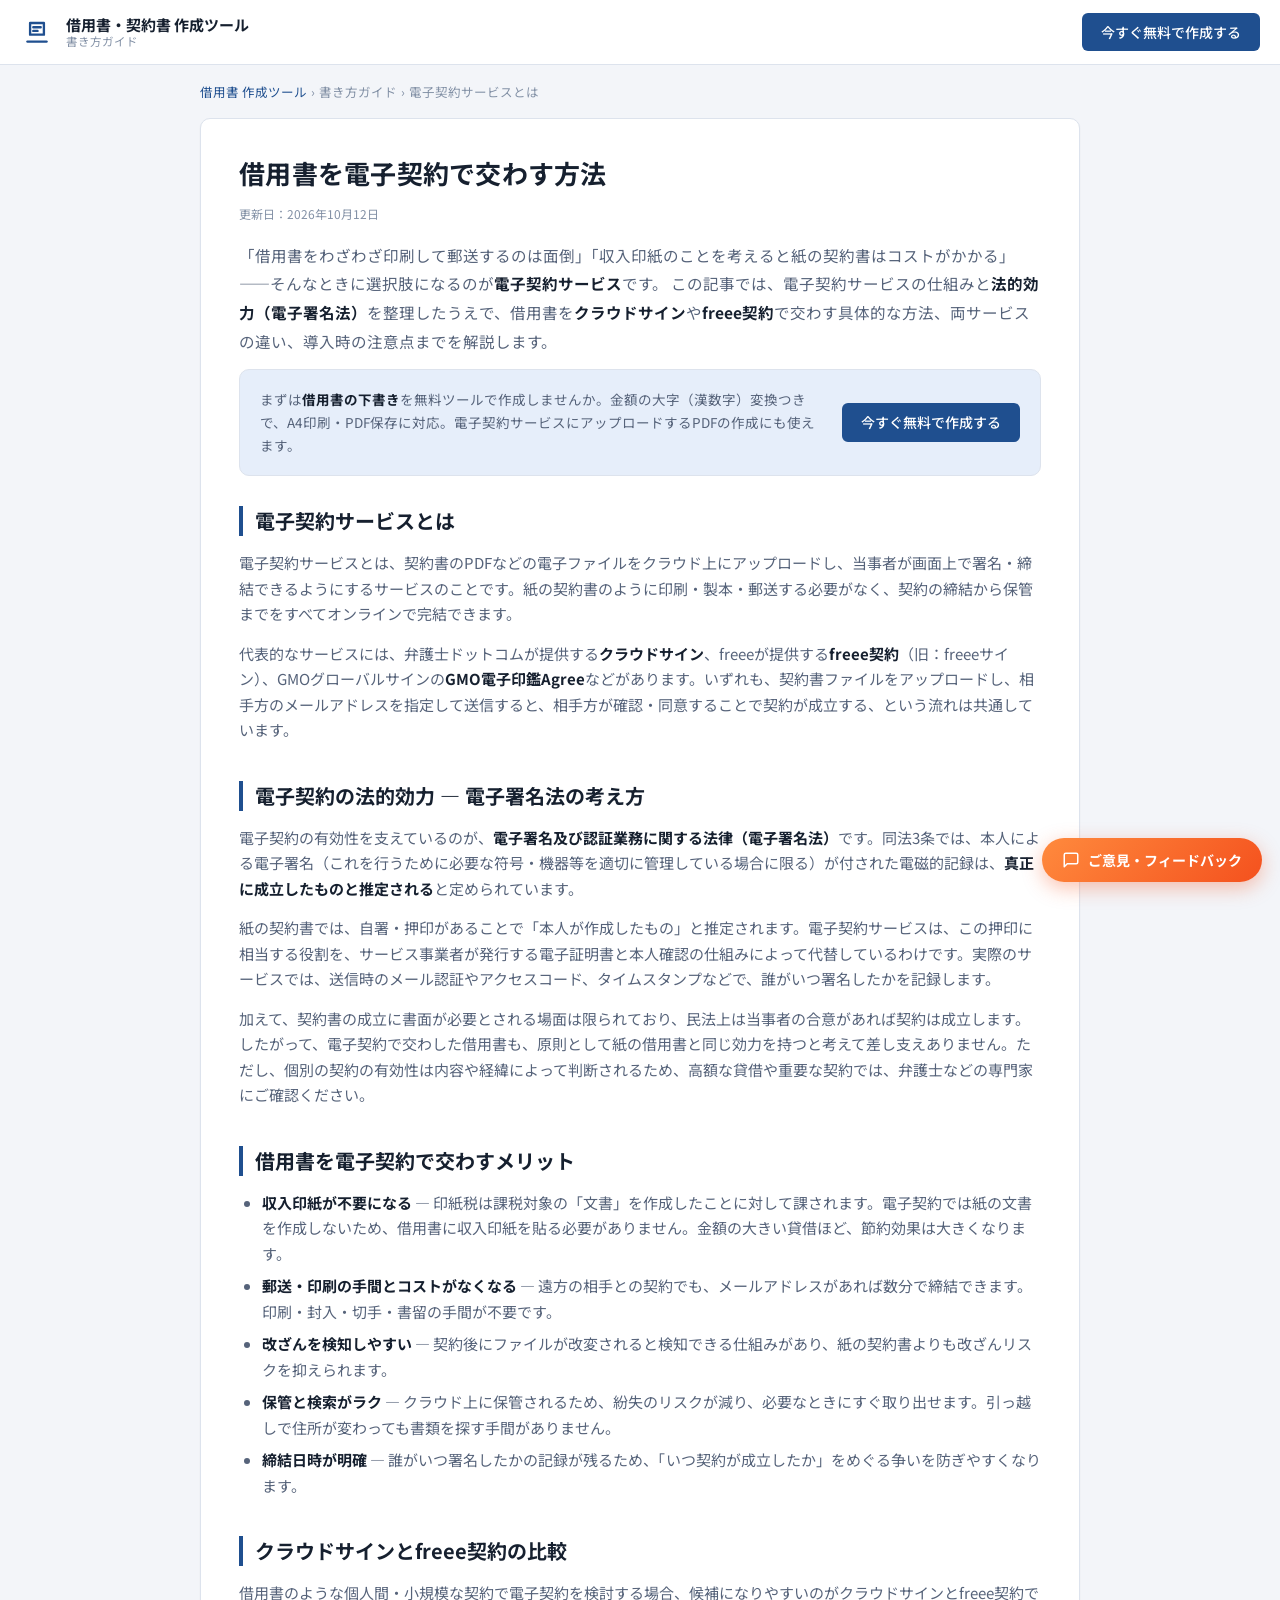
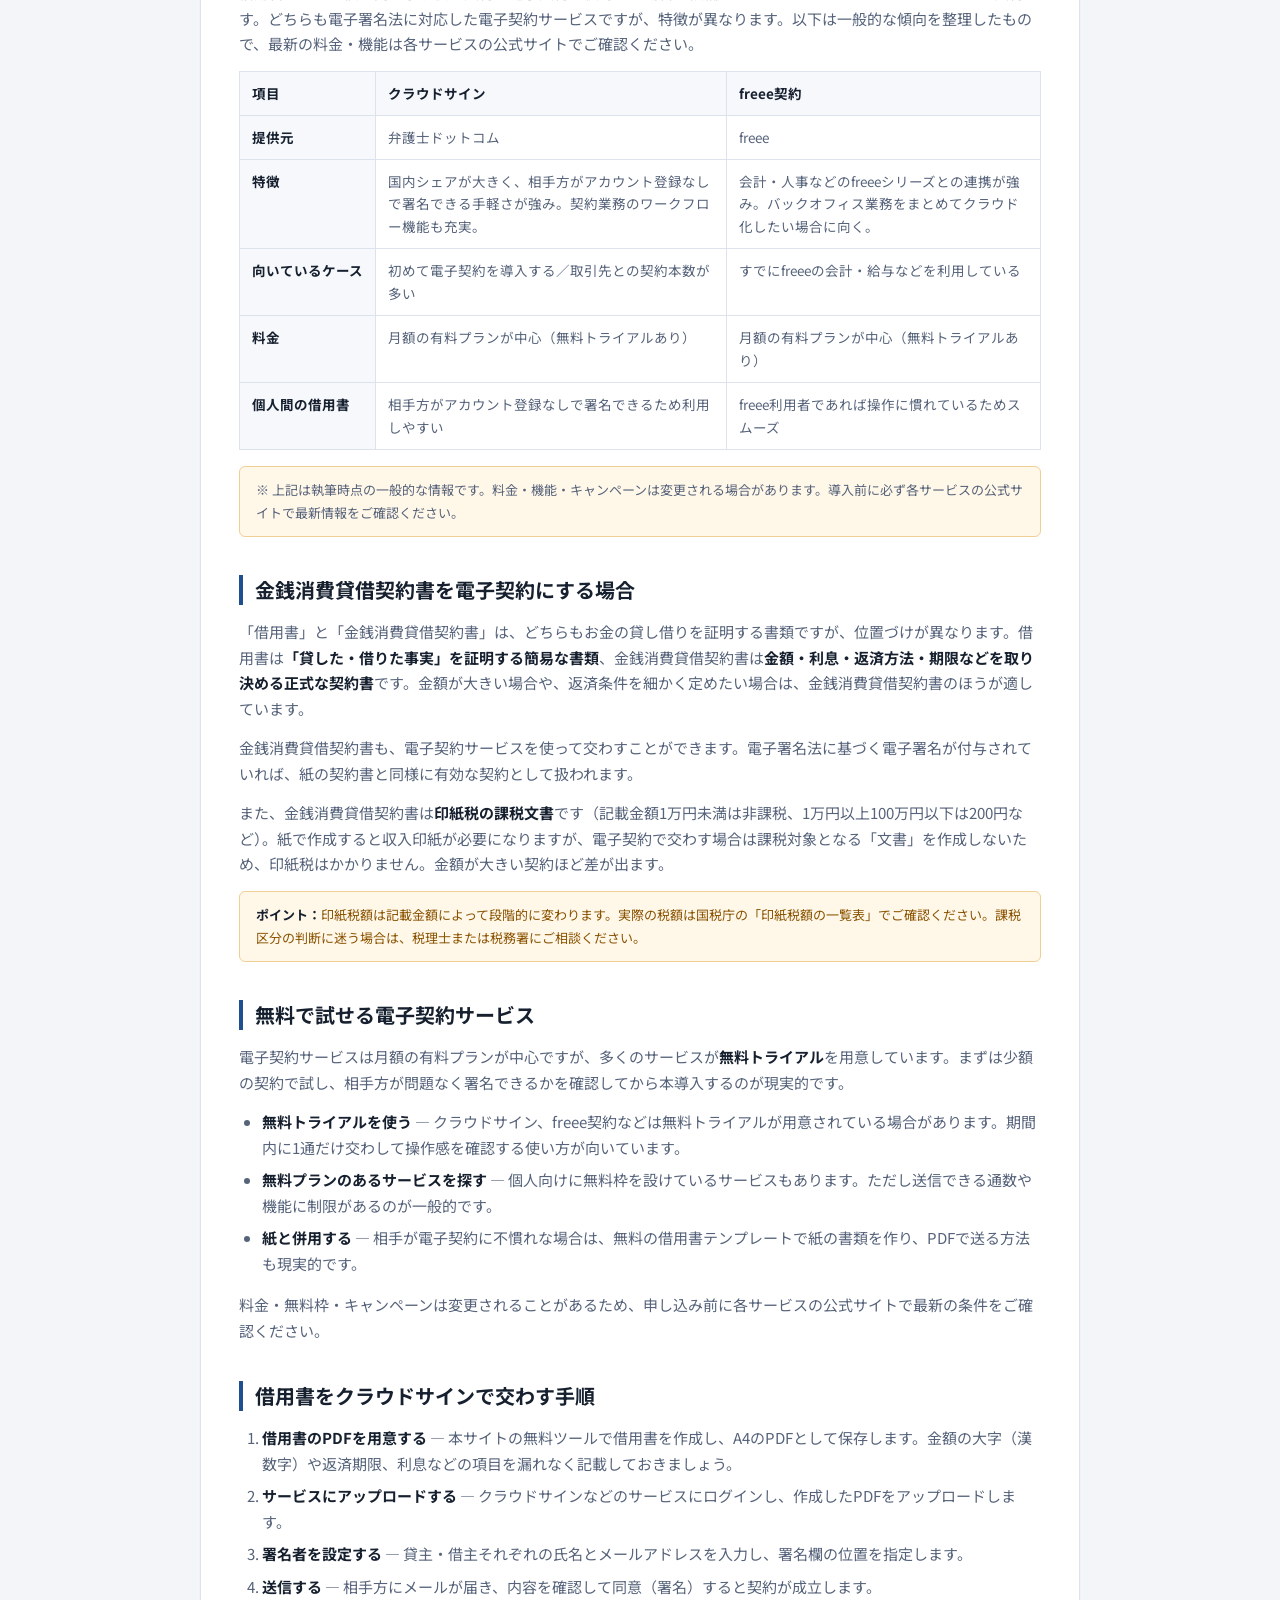
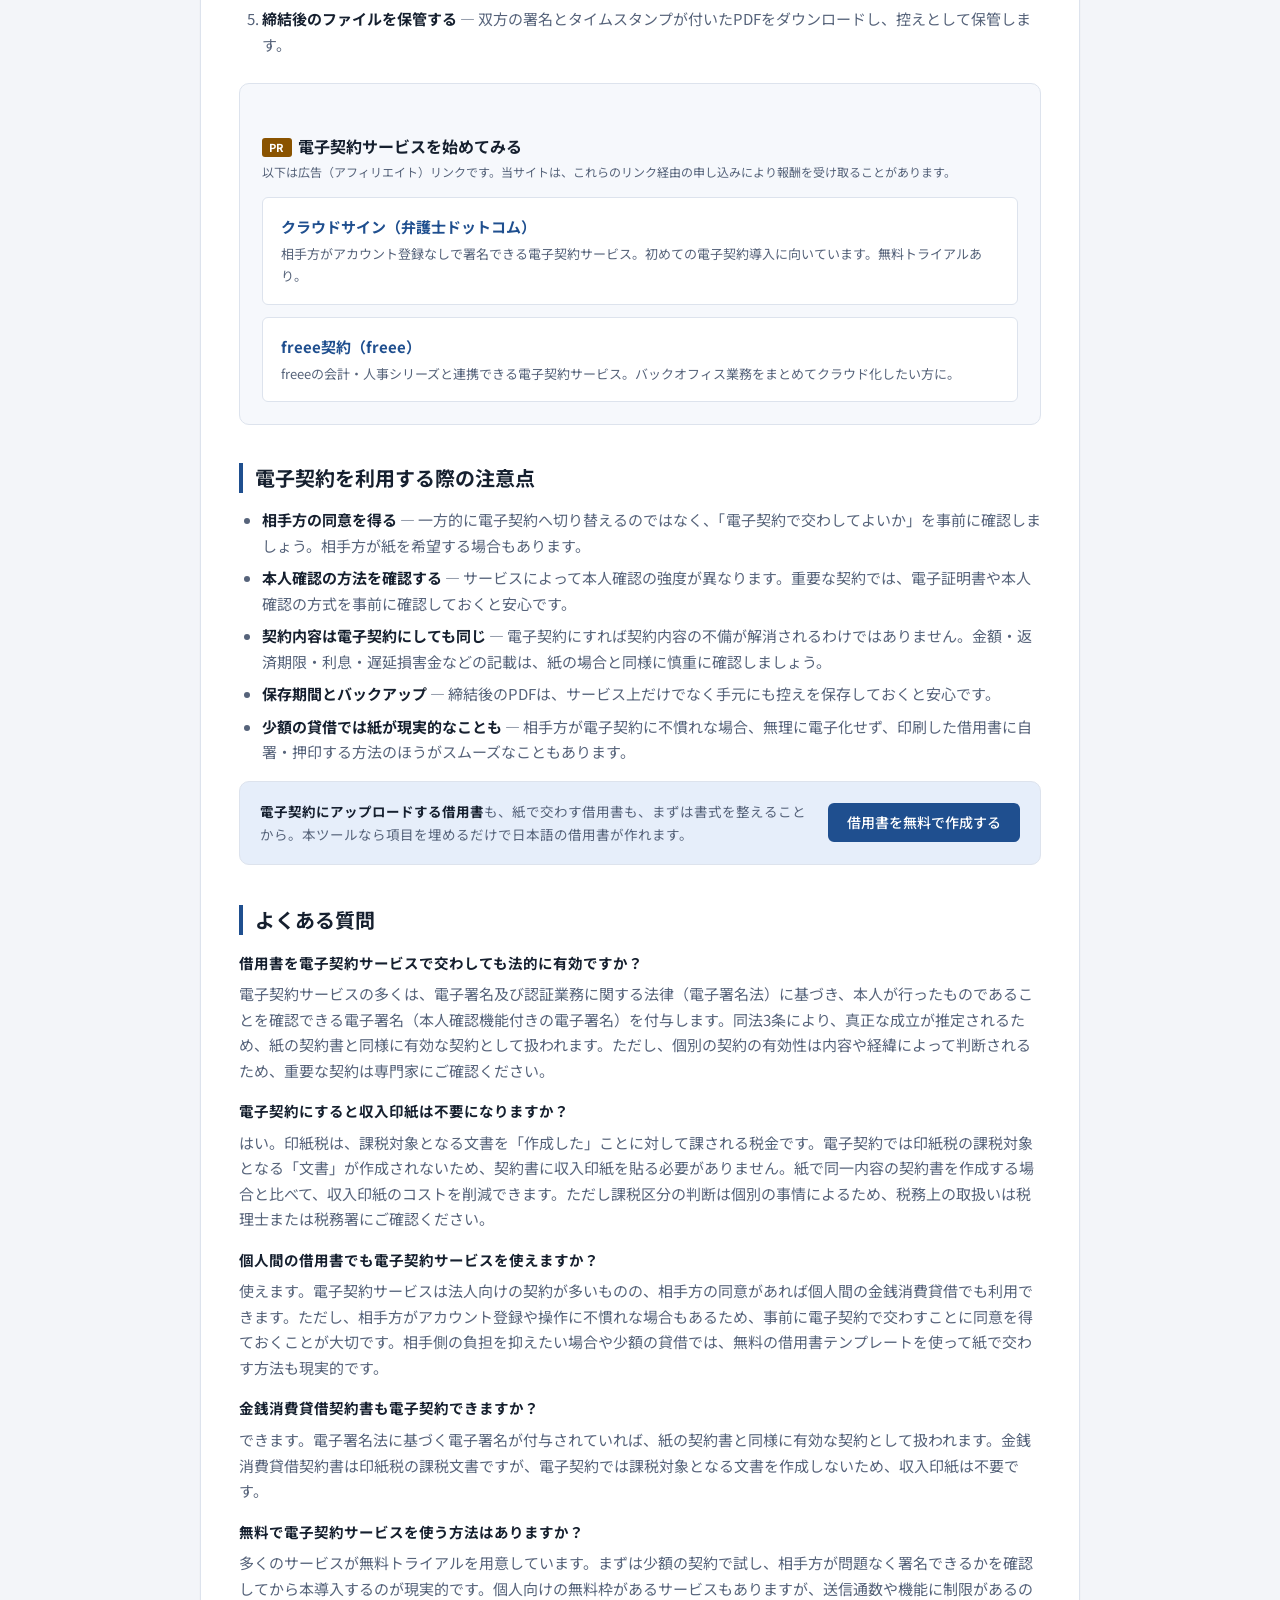
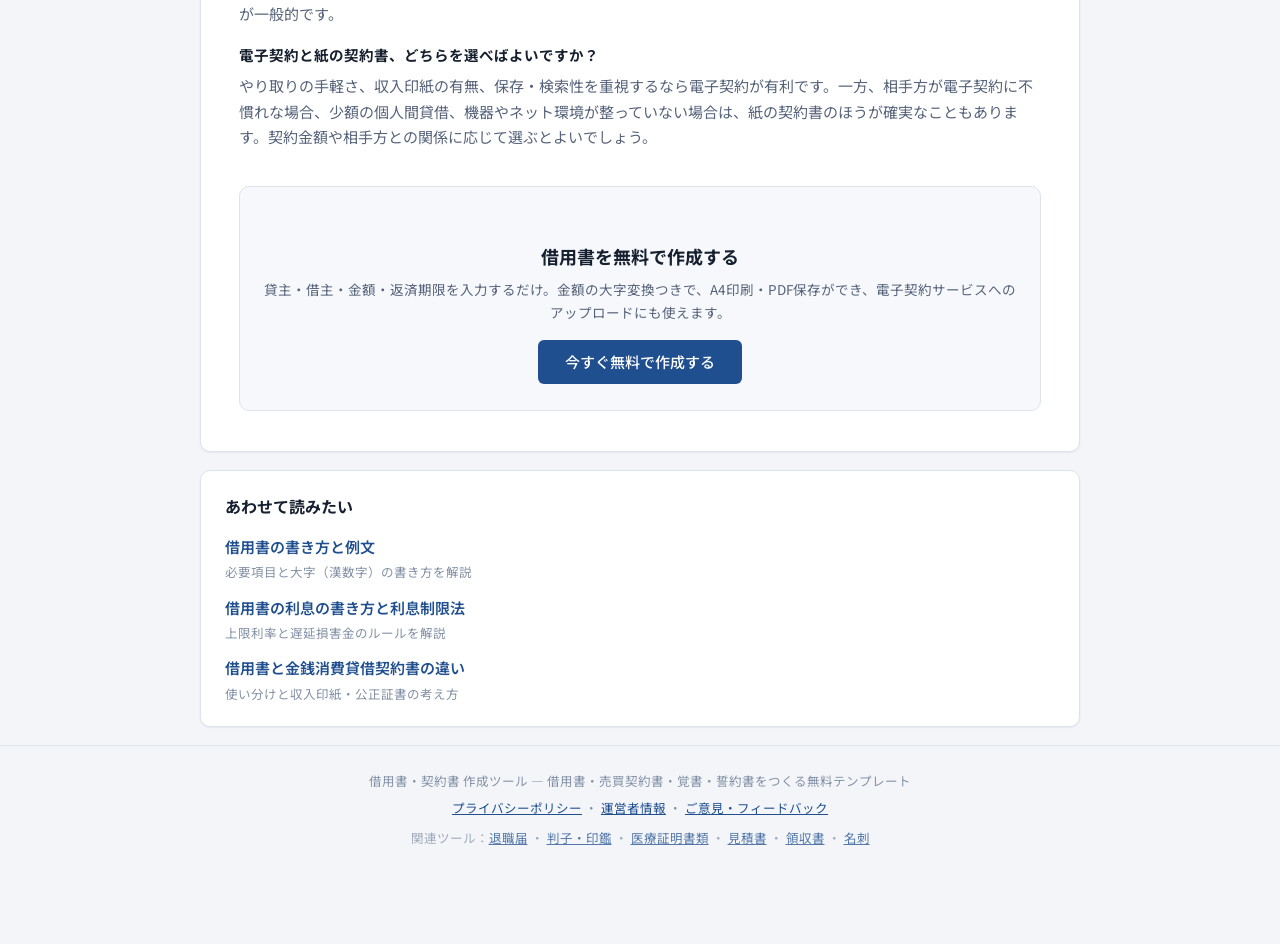
==== commit 35baa8c4: "SEO：金銭消費貸借契約書・無料サービス節を追加し、借用書電子契約の意図に合わせてtitleを変更" ====
--- a/denshi-keiyaku.html
+++ b/denshi-keiyaku.html
@@ -3,8 +3,8 @@
 <head>
 <meta charset="UTF-8">
 <meta name="viewport" content="width=device-width, initial-scale=1">
-<title>電子契約サービスとは？借用書をクラウドサインで交わす方法</title>
-<meta name="description" content="電子契約サービスの仕組みと法的効力（電子署名法）を解説し、借用書をクラウドサインやfreee契約で交わす方法を紹介します。収入印紙が不要になる理由、郵送との違い、クラウドサインとfreee契約の比較、導入の手順と注意点までまとめました。">
+<title>借用書を電子契約で交わす方法｜金銭消費貸借契約書と無料サービスの選び方</title>
+<meta name="description" content="借用書を電子契約で交わす方法を解説。金銭消費貸借契約書との違い、電子契約で収入印紙が不要になる理由、クラウドサインとfreee契約の比較、無料で試す方法、導入時の注意点までまとめました。">
 <meta name="keywords" content="電子契約 とは,クラウドサイン 借用書,電子契約サービス 比較,freee契約,電子署名法">
 <meta name="robots" content="index, follow">
 <link rel="canonical" href="https://www.reveriel.com/shakuyo-contract/denshi-keiyaku.html">
@@ -33,7 +33,7 @@
       "description": "電子契約サービスの仕組みと法的効力（電子署名法）、クラウドサイン・freee契約の比較、借用書を電子契約で交わす手順と注意点を解説します。",
       "inLanguage": "ja",
       "datePublished": "2026-10-12",
-      "dateModified": "2026-10-12",
+      "dateModified": "2026-11-19",
       "author": { "@type": "Organization", "name": "Reveriel" },
       "publisher": { "@type": "Organization", "name": "Reveriel" },
       "mainEntityOfPage": { "@type": "WebPage", "@id": "https://www.reveriel.com/shakuyo-contract/denshi-keiyaku.html" },
@@ -64,6 +64,22 @@
           "acceptedAnswer": {
             "@type": "Answer",
             "text": "使えます。電子契約サービスは法人向けの契約が多いものの、相手方の同意があれば個人間の金銭消費貸借でも利用できます。ただし、相手方がアカウント登録や操作に不慣れな場合もあるため、事前に電子契約で交わすことに同意を得ておくことが大切です。相手側の負担を抑えたい場合や少額の貸借では、無料の借用書テンプレートを使って紙で交わす方法も現実的です。"
+          }
+        },
+        {
+          "@type": "Question",
+          "name": "金銭消費貸借契約書も電子契約できますか？",
+          "acceptedAnswer": {
+            "@type": "Answer",
+            "text": "できます。電子署名法に基づく電子署名が付与されていれば、紙の契約書と同様に有効な契約として扱われます。金銭消費貸借契約書は印紙税の課税文書ですが、電子契約では課税対象となる文書を作成しないため、収入印紙は不要です。"
+          }
+        },
+        {
+          "@type": "Question",
+          "name": "無料で電子契約サービスを使う方法はありますか？",
+          "acceptedAnswer": {
+            "@type": "Answer",
+            "text": "多くのサービスが無料トライアルを用意しています。まずは少額の契約で試し、相手方が問題なく署名できるかを確認してから本導入するのが現実的です。個人向けの無料枠があるサービスもありますが、送信通数や機能に制限があるのが一般的です。"
           }
         },
         {
@@ -111,7 +127,7 @@
     </nav>
 
     <article class="guide">
-      <h1>電子契約サービスとは？借用書をクラウドサインで交わす方法</h1>
+      <h1>借用書を電子契約で交わす方法</h1>
       <p class="guide-meta">更新日：2026年10月12日</p>
       <p class="guide-lead">
         「借用書をわざわざ印刷して郵送するのは面倒」「収入印紙のことを考えると紙の契約書はコストがかかる」——そんなときに選択肢になるのが<strong>電子契約サービス</strong>です。
@@ -191,6 +207,33 @@
         ※ 上記は執筆時点の一般的な情報です。料金・機能・キャンペーンは変更される場合があります。導入前に必ず各サービスの公式サイトで最新情報をご確認ください。
       </p>
 
+      <h2>金銭消費貸借契約書を電子契約にする場合</h2>
+      <p>
+        「借用書」と「金銭消費貸借契約書」は、どちらもお金の貸し借りを証明する書類ですが、位置づけが異なります。借用書は<strong>「貸した・借りた事実」を証明する簡易な書類</strong>、金銭消費貸借契約書は<strong>金額・利息・返済方法・期限などを取り決める正式な契約書</strong>です。金額が大きい場合や、返済条件を細かく定めたい場合は、金銭消費貸借契約書のほうが適しています。
+      </p>
+      <p>
+        金銭消費貸借契約書も、電子契約サービスを使って交わすことができます。電子署名法に基づく電子署名が付与されていれば、紙の契約書と同様に有効な契約として扱われます。
+      </p>
+      <p>
+        また、金銭消費貸借契約書は<strong>印紙税の課税文書</strong>です（記載金額1万円未満は非課税、1万円以上100万円以下は200円など）。紙で作成すると収入印紙が必要になりますが、電子契約で交わす場合は課税対象となる「文書」を作成しないため、印紙税はかかりません。金額が大きい契約ほど差が出ます。
+      </p>
+      <div class="guide-note">
+        <strong>ポイント：</strong>印紙税額は記載金額によって段階的に変わります。実際の税額は国税庁の「印紙税額の一覧表」でご確認ください。課税区分の判断に迷う場合は、税理士または税務署にご相談ください。
+      </div>
+
+      <h2>無料で試せる電子契約サービス</h2>
+      <p>
+        電子契約サービスは月額の有料プランが中心ですが、多くのサービスが<strong>無料トライアル</strong>を用意しています。まずは少額の契約で試し、相手方が問題なく署名できるかを確認してから本導入するのが現実的です。
+      </p>
+      <ul>
+        <li><strong>無料トライアルを使う</strong> — クラウドサイン、freee契約などは無料トライアルが用意されている場合があります。期間内に1通だけ交わして操作感を確認する使い方が向いています。</li>
+        <li><strong>無料プランのあるサービスを探す</strong> — 個人向けに無料枠を設けているサービスもあります。ただし送信できる通数や機能に制限があるのが一般的です。</li>
+        <li><strong>紙と併用する</strong> — 相手が電子契約に不慣れな場合は、無料の借用書テンプレートで紙の書類を作り、PDFで送る方法も現実的です。</li>
+      </ul>
+      <p>
+        料金・無料枠・キャンペーンは変更されることがあるため、申し込み前に各サービスの公式サイトで最新の条件をご確認ください。
+      </p>
+
       <h2>借用書をクラウドサインで交わす手順</h2>
       <ol>
         <li><strong>借用書のPDFを用意する</strong> — 本サイトの無料ツールで借用書を作成し、A4のPDFとして保存します。金額の大字（漢数字）や返済期限、利息などの項目を漏れなく記載しておきましょう。</li>
@@ -205,12 +248,12 @@
         <h2 class="pr-block-title"><span class="pr-badge">PR</span>電子契約サービスを始めてみる</h2>
         <p class="pr-block-note">以下は広告（アフィリエイト）リンクです。当サイトは、これらのリンク経由の申し込みにより報酬を受け取ることがあります。</p>
 
-        <a class="pr-card" href="https://px.a8.net/svt/ejp?a8mat=PLACEHOLDER-CLOUDSIGN" target="_blank" rel="nofollow sponsored noopener">
+        <a class="pr-card" href="https://www.cloudsign.jp/" target="_blank" rel="nofollow sponsored noopener">
           <span class="pr-card-name">クラウドサイン（弁護士ドットコム）</span>
           <span class="pr-card-desc">相手方がアカウント登録なしで署名できる電子契約サービス。初めての電子契約導入に向いています。無料トライアルあり。</span>
         </a>
 
-        <a class="pr-card" href="https://px.a8.net/svt/ejp?a8mat=PLACEHOLDER-FREEE" target="_blank" rel="nofollow sponsored noopener">
+        <a class="pr-card" href="https://www.freee.co.jp/" target="_blank" rel="nofollow sponsored noopener">
           <span class="pr-card-name">freee契約（freee）</span>
           <span class="pr-card-desc">freeeの会計・人事シリーズと連携できる電子契約サービス。バックオフィス業務をまとめてクラウド化したい方に。</span>
         </a>
@@ -242,6 +285,12 @@
           <dt>個人間の借用書でも電子契約サービスを使えますか？</dt>
           <dd>使えます。電子契約サービスは法人向けの契約が多いものの、相手方の同意があれば個人間の金銭消費貸借でも利用できます。ただし、相手方がアカウント登録や操作に不慣れな場合もあるため、事前に電子契約で交わすことに同意を得ておくことが大切です。相手側の負担を抑えたい場合や少額の貸借では、無料の借用書テンプレートを使って紙で交わす方法も現実的です。</dd>
 
+          <dt>金銭消費貸借契約書も電子契約できますか？</dt>
+          <dd>できます。電子署名法に基づく電子署名が付与されていれば、紙の契約書と同様に有効な契約として扱われます。金銭消費貸借契約書は印紙税の課税文書ですが、電子契約では課税対象となる文書を作成しないため、収入印紙は不要です。</dd>
+
+          <dt>無料で電子契約サービスを使う方法はありますか？</dt>
+          <dd>多くのサービスが無料トライアルを用意しています。まずは少額の契約で試し、相手方が問題なく署名できるかを確認してから本導入するのが現実的です。個人向けの無料枠があるサービスもありますが、送信通数や機能に制限があるのが一般的です。</dd>
+
           <dt>電子契約と紙の契約書、どちらを選べばよいですか？</dt>
           <dd>やり取りの手軽さ、収入印紙の有無、保存・検索性を重視するなら電子契約が有利です。一方、相手方が電子契約に不慣れな場合、少額の個人間貸借、機器やネット環境が整っていない場合は、紙の契約書のほうが確実なこともあります。契約金額や相手方との関係に応じて選ぶとよいでしょう。</dd>
         </dl>
@@ -279,5 +328,8 @@
   <svg viewBox="0 0 24 24" fill="none" stroke="currentColor" stroke-width="2" stroke-linecap="round" stroke-linejoin="round" aria-hidden="true"><path d="M21 15a2 2 0 0 1-2 2H7l-4 4V5a2 2 0 0 1 2-2h14a2 2 0 0 1 2 2z"/></svg>
   <span>ご意見・フィードバック</span>
 </a>
+<!-- A8 Link Manager：提携承認後、下の広告主URLが自動的に計測URLへ変換されます -->
+<script src="https://statics.8me.jp/a8link/a8linkmgr.js"></script>
+<script>if (typeof a8linkmgr === "function") { a8linkmgr({ "config_id": "6bNHGyHGa4qQLbQQiZks" }); }</script>
 </body>
 </html>
--- a/style.css
+++ b/style.css
@@ -157,6 +157,14 @@
 
 /* ---------------- レイアウト ---------------- */
 
+.page-title {
+  margin: 26px 0 0;
+  font-size: 22px;
+  line-height: 1.45;
+  font-weight: 700;
+  color: var(--c-text);
+}
+
 .layout {
   display: grid;
   grid-template-columns: minmax(360px, 1fr) minmax(0, 1.35fr);
@@ -380,7 +388,30 @@
 
 /* ---------------- プレビュー ---------------- */
 
-.preview-pane { display: flex; flex-direction: column; gap: 14px; }
+.preview-pane {
+  display: flex;
+  flex-direction: column;
+  gap: 14px;
+  position: sticky;
+  top: 88px;
+  align-self: start;
+  max-height: calc(100vh - 104px);
+  overflow-y: auto;
+  padding: 2px 4px 16px;
+  scrollbar-gutter: stable;
+}
+
+/* 紙面・共有ブロックは縮めず、プレビュー枠の中で縦スクロールさせる */
+.preview-pane > * { flex: none; }
+
+@media (max-width: 1080px) {
+  .preview-pane {
+    position: static;
+    max-height: none;
+    overflow: visible;
+    padding: 0;
+  }
+}
 
 .preview-bar {
   display: flex;
@@ -423,6 +454,55 @@
   font-size: 13px;
   line-height: 1.85;
   overflow: hidden;
+}
+
+/* 書式: 字体（紙面ルートに class を付与。印刷時もそのまま継承される） */
+.paper.font-mincho { font-family: var(--font-doc); }
+/* 既定の紙面は明朝。ゴシックを選んだときだけ sans に切り替える */
+.paper.font-gothic { font-family: var(--font); }
+
+/* 書式: 太字（紙面全体の基準ウェイト。見出し等の個別指定はそのまま活かす） */
+.paper.weight-bold { font-weight: 700; }
+
+/* 書式フィールド（字体・太字）のセグメント */
+.fld .fmt-row { display: flex; flex-wrap: wrap; gap: 7px; }
+
+.fld .fmt-row label {
+  display: inline-flex;
+  align-items: center;
+  gap: 6px;
+  margin: 0;
+  padding: 7px 11px;
+  font-size: 13px;
+  font-weight: 500;
+  color: var(--c-text);
+  background: var(--c-surface-2);
+  border: 1px solid var(--c-border);
+  border-radius: var(--radius-sm);
+  cursor: pointer;
+  transition: background-color .15s, border-color .15s, color .15s;
+}
+
+.fld .fmt-row label:hover { border-color: var(--c-border-strong); }
+
+.fld .fmt-row label:has(input:checked) {
+  color: var(--c-accent);
+  background: var(--c-accent-soft);
+  border-color: var(--c-accent);
+}
+
+.fld .fmt-row input[type="radio"] {
+  width: 14px;
+  height: 14px;
+  margin: 0;
+  accent-color: var(--c-accent);
+}
+
+.fmt-help {
+  margin: 10px 0 0;
+  font-size: 11.5px;
+  color: var(--c-text-faint);
+  line-height: 1.5;
 }
 
 /* ---------------- 文書本体 ---------------- */
@@ -703,6 +783,7 @@
     gap: 0 !important;
     position: static !important;
     overflow: visible !important;
+    max-height: none !important;
     box-shadow: none !important;
     border: 0 !important;
     background: transparent !important;
@@ -710,6 +791,7 @@
 
   /* 印刷しない要素 */
   .no-print,
+  .page-title,
   .feedback-fab,
   .site-header,
   .form-pane,
